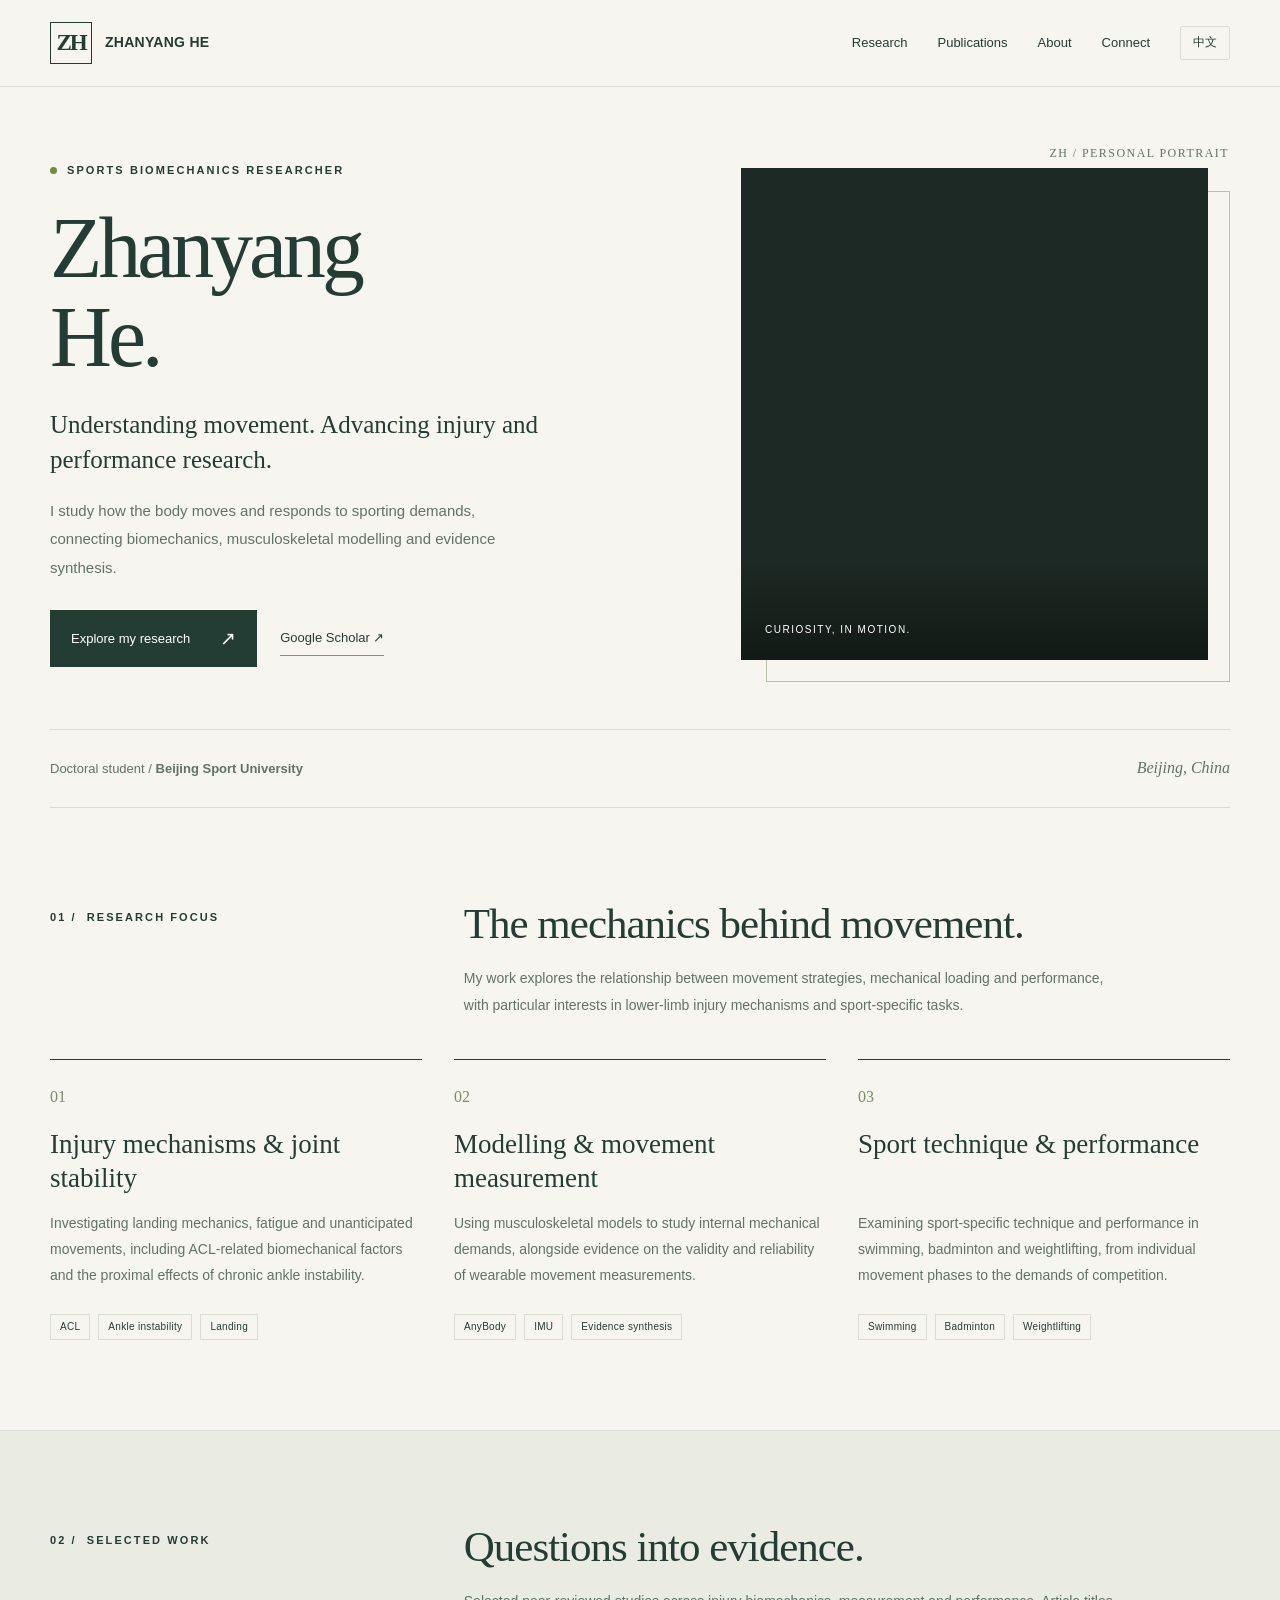
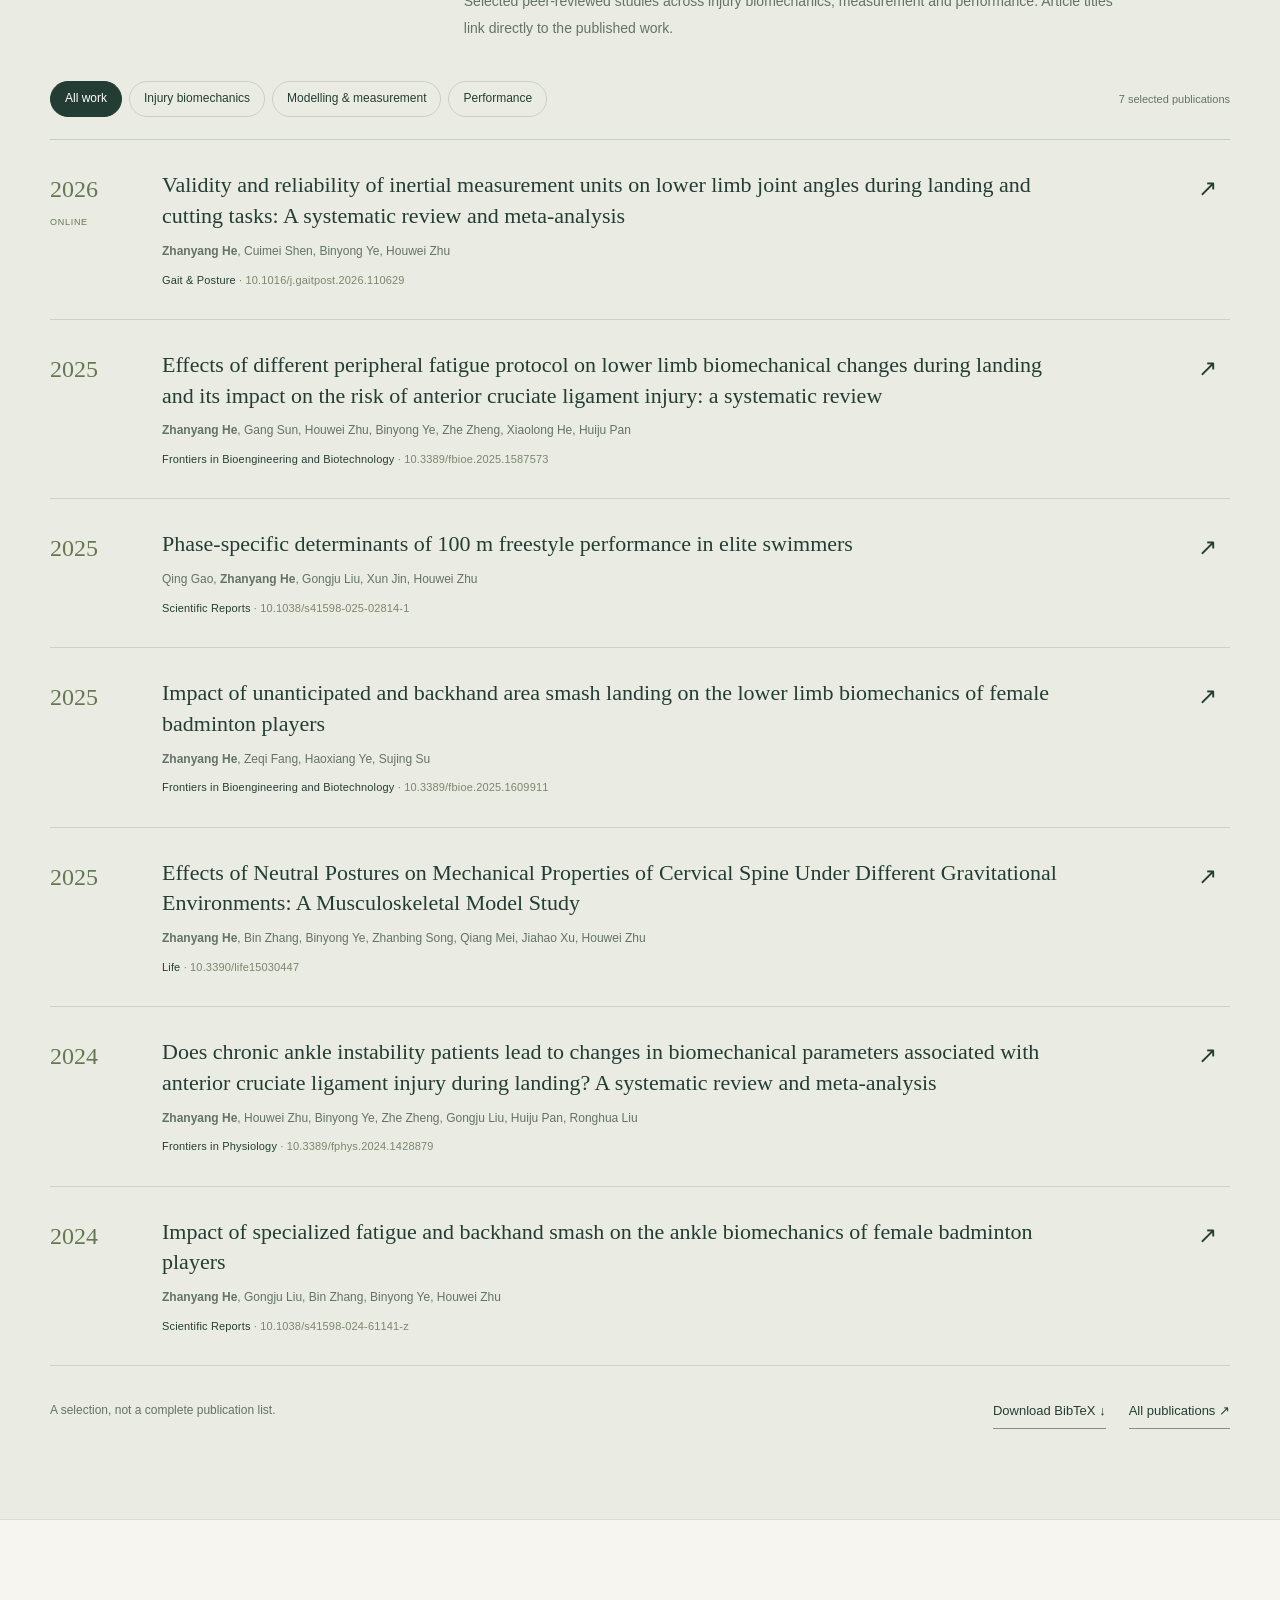
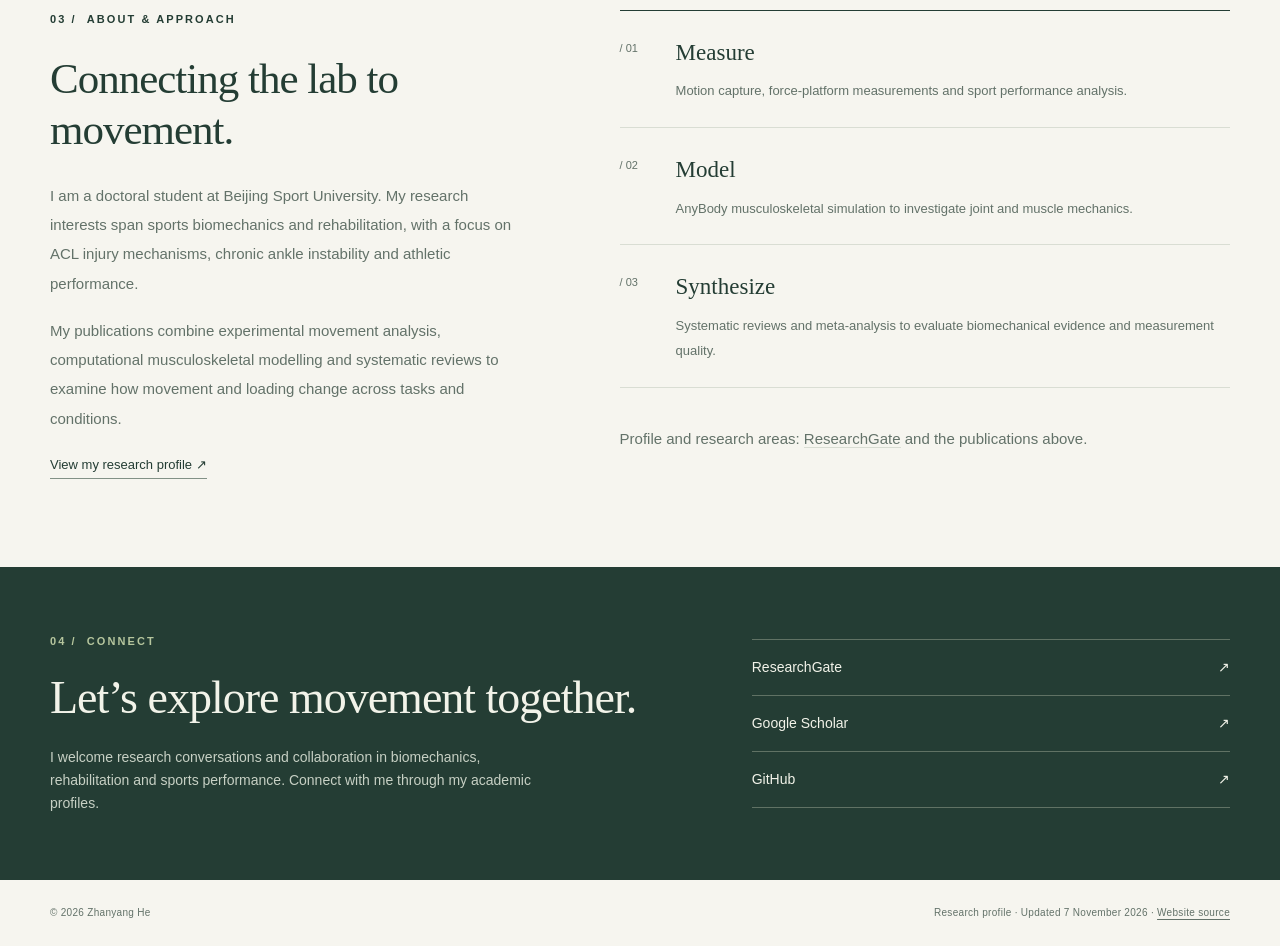
==== index.html @ 664c3d00 "Build bilingual research website with verified publications and responsive layout" ====
<!doctype html>
<html lang="en"><head><meta charset="utf-8"><meta name="viewport" content="width=device-width,initial-scale=1"><meta name="color-scheme" content="light"><title>Zhanyang He | Sports Biomechanics Research</title><meta name="description" content="Zhanyang He, doctoral student at Beijing Sport University. Research in sports injury biomechanics, musculoskeletal modelling and athletic performance."><link rel="canonical" href="https://zhanyanghesportmed.github.io/"><meta property="og:type" content="profile"><meta property="og:title" content="Zhanyang He | Sports Biomechanics"><meta property="og:description" content="Understanding movement, injury mechanisms and athletic performance."><meta property="og:url" content="https://zhanyanghesportmed.github.io/"><meta property="og:image" content="https://zhanyanghesportmed.github.io/assets/zhanyang-he.jpg"><meta name="twitter:card" content="summary"><link rel="icon" type="image/svg+xml" href="assets/favicon.svg"><link rel="stylesheet" href="styles.css"><script src="script.js" defer></script><script type="application/ld+json">{"@context": "https://schema.org", "@type": "Person", "name": "Zhanyang He", "url": "https://zhanyanghesportmed.github.io/", "image": "https://zhanyanghesportmed.github.io/assets/zhanyang-he.jpg", "jobTitle": "Doctoral Student", "affiliation": {"@type": "CollegeOrUniversity", "name": "Beijing Sport University"}, "sameAs": ["https://scholar.google.com/citations?user=t26btK0AAAAJ", "https://www.researchgate.net/profile/Zhanyang-He", "https://github.com/zhanyanghesportmed"]}</script></head>
<body><a class="skip" href="#main">Skip to content</a>
<header class="site-header"><nav class="wrap nav" aria-label="Main navigation"><a class="brand" href="#main" aria-label="Zhanyang He home"><span class="monogram" aria-hidden="true">ZH</span><span>ZHANYANG HE</span></a><div class="nav-links"><a href="#research"><span data-en="Research" data-zh="研究方向" >Research</span></a><a href="#publications"><span data-en="Publications" data-zh="学术论文" >Publications</span></a><a href="#about" class="about-nav"><span data-en="About" data-zh="个人简介" >About</span></a><a href="#contact"><span data-en="Connect" data-zh="联系" >Connect</span></a><button type="button" id="language" class="language js-only" aria-label="切换为中文">中文</button></div></nav></header>
<main id="main"><div class="wrap"><section class="hero" aria-labelledby="hero-title"><div><div class="eyebrow"><span class="dot" aria-hidden="true"></span><span data-en="Sports biomechanics researcher" data-zh="运动生物力学研究" >Sports biomechanics researcher</span></div><h1 id="hero-title"><span>Zhanyang</span><span>He.</span></h1><p class="discipline"><span data-en="Understanding movement. Advancing injury and performance research." data-zh="理解人体运动，探索损伤机制与运动表现。" >Understanding movement. Advancing injury and performance research.</span></p><p class="intro"><span data-en="I study how the body moves and responds to sporting demands, connecting biomechanics, musculoskeletal modelling and evidence synthesis." data-zh="我关注人体在运动任务中的动作与力学响应，结合生物力学测量、肌骨建模和循证研究，探索运动损伤与竞技表现。" >I study how the body moves and responds to sporting demands, connecting biomechanics, musculoskeletal modelling and evidence synthesis.</span></p><div class="actions"><a class="button" href="#publications"><span data-en="Explore my research" data-zh="探索我的研究" >Explore my research</span><span class="arrow" aria-hidden="true">↗</span></a><a class="text-link" href="https://scholar.google.com/citations?user=t26btK0AAAAJ&amp;hl=en" target="_blank" rel="noopener noreferrer">Google Scholar <span aria-hidden="true">↗</span></a></div></div><div class="portrait-outer"><span class="image-corner" aria-hidden="true">ZH / PERSONAL PORTRAIT</span><div class="portrait"><img src="assets/zhanyang-he.jpg" alt="Portrait of Zhanyang He in front of an illuminated brick building" width="1920" height="2560" fetchpriority="high"><div class="portrait-caption"><span data-en="Curiosity, in motion." data-zh="始于好奇，探索运动。" >Curiosity, in motion.</span></div></div></div></section><div class="affiliation"><div><span data-en="Doctoral student" data-zh="博士研究生" >Doctoral student</span> <span> / </span><strong><span data-en="Beijing Sport University" data-zh="北京体育大学" >Beijing Sport University</span></strong></div><span class="location"><span data-en="Beijing, China" data-zh="中国 · 北京" >Beijing, China</span></span></div></div>
<section class="section wrap" id="research"><div class="section-head"><div class="eyebrow">01 / <span data-en="Research focus" data-zh="研究方向" >Research focus</span></div><div><h2><span data-en="The mechanics behind movement." data-zh="从运动现象，到力学机制。" >The mechanics behind movement.</span></h2><p><span data-en="My work explores the relationship between movement strategies, mechanical loading and performance, with particular interests in lower-limb injury mechanisms and sport-specific tasks." data-zh="围绕动作策略、力学负荷与运动表现之间的联系，我重点研究下肢损伤机制，以及具体运动情境下的生物力学特征。" >My work explores the relationship between movement strategies, mechanical loading and performance, with particular interests in lower-limb injury mechanisms and sport-specific tasks.</span></p></div></div><div class="research-grid"><article class="research-card"><span class="number">01</span><h3><span data-en="Injury mechanisms &amp; joint stability" data-zh="损伤机制与关节稳定性" >Injury mechanisms &amp; joint stability</span></h3><p><span data-en="Investigating landing mechanics, fatigue and unanticipated movements, including ACL-related biomechanical factors and the proximal effects of chronic ankle instability." data-zh="研究落地、疲劳与非预期动作中的生物力学变化，关注前交叉韧带损伤相关因素，以及慢性踝关节不稳的近端影响。" >Investigating landing mechanics, fatigue and unanticipated movements, including ACL-related biomechanical factors and the proximal effects of chronic ankle instability.</span></p><div class="tags"><span class="tag">ACL</span><span class="tag"><span data-en="Ankle instability" data-zh="踝关节不稳" >Ankle instability</span></span><span class="tag"><span data-en="Landing" data-zh="落地" >Landing</span></span></div></article><article class="research-card"><span class="number">02</span><h3><span data-en="Modelling &amp; movement measurement" data-zh="肌骨建模与运动测量" >Modelling &amp; movement measurement</span></h3><p><span data-en="Using musculoskeletal models to study internal mechanical demands, alongside evidence on the validity and reliability of wearable movement measurements." data-zh="通过肌骨模型研究人体内部力学负荷，并评估可穿戴运动测量技术的效度与信度，连接实验测量与计算分析。" >Using musculoskeletal models to study internal mechanical demands, alongside evidence on the validity and reliability of wearable movement measurements.</span></p><div class="tags"><span class="tag">AnyBody</span><span class="tag">IMU</span><span class="tag"><span data-en="Evidence synthesis" data-zh="证据综合" >Evidence synthesis</span></span></div></article><article class="research-card"><span class="number">03</span><h3><span data-en="Sport technique &amp; performance" data-zh="专项技术与竞技表现" >Sport technique &amp; performance</span></h3><p><span data-en="Examining sport-specific technique and performance in swimming, badminton and weightlifting, from individual movement phases to the demands of competition." data-zh="关注游泳、羽毛球与举重的专项技术和运动表现，从单个动作阶段出发，分析比赛情境中的技术特征与力学需求。" >Examining sport-specific technique and performance in swimming, badminton and weightlifting, from individual movement phases to the demands of competition.</span></p><div class="tags"><span class="tag"><span data-en="Swimming" data-zh="游泳" >Swimming</span></span><span class="tag"><span data-en="Badminton" data-zh="羽毛球" >Badminton</span></span><span class="tag"><span data-en="Weightlifting" data-zh="举重" >Weightlifting</span></span></div></article></div></section>
<section class="section publications" id="publications"><div class="wrap"><div class="section-head"><div class="eyebrow">02 / <span data-en="Selected work" data-zh="代表成果" >Selected work</span></div><div><h2><span data-en="Questions into evidence." data-zh="让研究问题，形成证据。" >Questions into evidence.</span></h2><p><span data-en="Selected peer-reviewed studies across injury biomechanics, measurement and performance. Article titles link directly to the published work." data-zh="精选运动损伤、测量方法与运动表现领域的同行评议论文。点击论文标题可访问出版页面。" >Selected peer-reviewed studies across injury biomechanics, measurement and performance. Article titles link directly to the published work.</span></p></div></div><div class="publication-controls js-only"><div class="filters" role="group" aria-label="Filter publications by research topic"><button type="button" class="filter" data-filter="all" aria-pressed="true"><span data-en="All work" data-zh="全部" >All work</span></button><button type="button" class="filter" data-filter="injury" aria-pressed="false"><span data-en="Injury biomechanics" data-zh="损伤生物力学" >Injury biomechanics</span></button><button type="button" class="filter" data-filter="measurement" aria-pressed="false"><span data-en="Modelling &amp; measurement" data-zh="建模与测量" >Modelling &amp; measurement</span></button><button type="button" class="filter" data-filter="performance" aria-pressed="false"><span data-en="Performance" data-zh="运动表现" >Performance</span></button></div><div id="publication-count" class="publication-count" aria-live="polite">7 selected publications</div></div><div id="publication-list"><article class="publication" data-topics="measurement"><div class="pub-year">2026<span data-en="Online" data-zh="在线发表" class="pub-label">Online</span></div><div><h3><a href="https://doi.org/10.1016/j.gaitpost.2026.110629" target="_blank" rel="noopener noreferrer">Validity and reliability of inertial measurement units on lower limb joint angles during landing and cutting tasks: A systematic review and meta-analysis</a></h3><p class="authors"><strong>Zhanyang He</strong>, Cuimei Shen, Binyong Ye, Houwei Zhu</p><p class="journal">Gait &amp; Posture <span>· 10.1016/j.gaitpost.2026.110629</span></p></div><a class="pub-link" href="https://doi.org/10.1016/j.gaitpost.2026.110629" aria-label="Read: Validity and reliability of inertial measurement units on lower limb joint angles during landing and cutting tasks: A systematic review and meta-analysis" target="_blank" rel="noopener noreferrer">↗</a></article><article class="publication" data-topics="injury"><div class="pub-year">2025</div><div><h3><a href="https://doi.org/10.3389/fbioe.2025.1587573" target="_blank" rel="noopener noreferrer">Effects of different peripheral fatigue protocol on lower limb biomechanical changes during landing and its impact on the risk of anterior cruciate ligament injury: a systematic review</a></h3><p class="authors"><strong>Zhanyang He</strong>, Gang Sun, Houwei Zhu, Binyong Ye, Zhe Zheng, Xiaolong He, Huiju Pan</p><p class="journal">Frontiers in Bioengineering and Biotechnology <span>· 10.3389/fbioe.2025.1587573</span></p></div><a class="pub-link" href="https://doi.org/10.3389/fbioe.2025.1587573" aria-label="Read: Effects of different peripheral fatigue protocol on lower limb biomechanical changes during landing and its impact on the risk of anterior cruciate ligament injury: a systematic review" target="_blank" rel="noopener noreferrer">↗</a></article><article class="publication" data-topics="performance"><div class="pub-year">2025</div><div><h3><a href="https://doi.org/10.1038/s41598-025-02814-1" target="_blank" rel="noopener noreferrer">Phase-specific determinants of 100 m freestyle performance in elite swimmers</a></h3><p class="authors">Qing Gao, <strong>Zhanyang He</strong>, Gongju Liu, Xun Jin, Houwei Zhu</p><p class="journal">Scientific Reports <span>· 10.1038/s41598-025-02814-1</span></p></div><a class="pub-link" href="https://doi.org/10.1038/s41598-025-02814-1" aria-label="Read: Phase-specific determinants of 100 m freestyle performance in elite swimmers" target="_blank" rel="noopener noreferrer">↗</a></article><article class="publication" data-topics="injury"><div class="pub-year">2025</div><div><h3><a href="https://doi.org/10.3389/fbioe.2025.1609911" target="_blank" rel="noopener noreferrer">Impact of unanticipated and backhand area smash landing on the lower limb biomechanics of female badminton players</a></h3><p class="authors"><strong>Zhanyang He</strong>, Zeqi Fang, Haoxiang Ye, Sujing Su</p><p class="journal">Frontiers in Bioengineering and Biotechnology <span>· 10.3389/fbioe.2025.1609911</span></p></div><a class="pub-link" href="https://doi.org/10.3389/fbioe.2025.1609911" aria-label="Read: Impact of unanticipated and backhand area smash landing on the lower limb biomechanics of female badminton players" target="_blank" rel="noopener noreferrer">↗</a></article><article class="publication" data-topics="measurement"><div class="pub-year">2025</div><div><h3><a href="https://doi.org/10.3390/life15030447" target="_blank" rel="noopener noreferrer">Effects of Neutral Postures on Mechanical Properties of Cervical Spine Under Different Gravitational Environments: A Musculoskeletal Model Study</a></h3><p class="authors"><strong>Zhanyang He</strong>, Bin Zhang, Binyong Ye, Zhanbing Song, Qiang Mei, Jiahao Xu, Houwei Zhu</p><p class="journal">Life <span>· 10.3390/life15030447</span></p></div><a class="pub-link" href="https://doi.org/10.3390/life15030447" aria-label="Read: Effects of Neutral Postures on Mechanical Properties of Cervical Spine Under Different Gravitational Environments: A Musculoskeletal Model Study" target="_blank" rel="noopener noreferrer">↗</a></article><article class="publication" data-topics="injury"><div class="pub-year">2024</div><div><h3><a href="https://doi.org/10.3389/fphys.2024.1428879" target="_blank" rel="noopener noreferrer">Does chronic ankle instability patients lead to changes in biomechanical parameters associated with anterior cruciate ligament injury during landing? A systematic review and meta-analysis</a></h3><p class="authors"><strong>Zhanyang He</strong>, Houwei Zhu, Binyong Ye, Zhe Zheng, Gongju Liu, Huiju Pan, Ronghua Liu</p><p class="journal">Frontiers in Physiology <span>· 10.3389/fphys.2024.1428879</span></p></div><a class="pub-link" href="https://doi.org/10.3389/fphys.2024.1428879" aria-label="Read: Does chronic ankle instability patients lead to changes in biomechanical parameters associated with anterior cruciate ligament injury during landing? A systematic review and meta-analysis" target="_blank" rel="noopener noreferrer">↗</a></article><article class="publication" data-topics="injury"><div class="pub-year">2024</div><div><h3><a href="https://doi.org/10.1038/s41598-024-61141-z" target="_blank" rel="noopener noreferrer">Impact of specialized fatigue and backhand smash on the ankle biomechanics of female badminton players</a></h3><p class="authors"><strong>Zhanyang He</strong>, Gongju Liu, Bin Zhang, Binyong Ye, Houwei Zhu</p><p class="journal">Scientific Reports <span>· 10.1038/s41598-024-61141-z</span></p></div><a class="pub-link" href="https://doi.org/10.1038/s41598-024-61141-z" aria-label="Read: Impact of specialized fatigue and backhand smash on the ankle biomechanics of female badminton players" target="_blank" rel="noopener noreferrer">↗</a></article></div><div class="pub-bottom"><span><span data-en="A selection, not a complete publication list." data-zh="以上为精选论文，完整成果请见学术主页。" >A selection, not a complete publication list.</span></span><div class="actions"><a class="text-link" href="publications.bib" download><span data-en="Download BibTeX" data-zh="下载 BibTeX 引用" >Download BibTeX</span> ↓</a><a class="text-link" href="https://scholar.google.com/citations?user=t26btK0AAAAJ&amp;hl=en" target="_blank" rel="noopener noreferrer"><span data-en="All publications" data-zh="完整论文列表" >All publications</span> ↗</a></div></div></div></section>
<section class="section wrap about" id="about"><div><div class="eyebrow">03 / <span data-en="About &amp; approach" data-zh="个人简介与方法" >About &amp; approach</span></div><h2><span data-en="Connecting the lab to movement." data-zh="连接实验室与运动场。" >Connecting the lab to movement.</span></h2><p><span data-en="I am a doctoral student at Beijing Sport University. My research interests span sports biomechanics and rehabilitation, with a focus on ACL injury mechanisms, chronic ankle instability and athletic performance." data-zh="我目前是北京体育大学博士研究生，研究兴趣涵盖运动生物力学与康复，重点关注前交叉韧带损伤机制、慢性踝关节不稳及竞技运动表现。" >I am a doctoral student at Beijing Sport University. My research interests span sports biomechanics and rehabilitation, with a focus on ACL injury mechanisms, chronic ankle instability and athletic performance.</span></p><p><span data-en="My publications combine experimental movement analysis, computational musculoskeletal modelling and systematic reviews to examine how movement and loading change across tasks and conditions." data-zh="我的研究结合实验运动分析、计算肌骨建模、系统综述与元分析，考察不同任务及条件下的人体动作和负荷变化。" >My publications combine experimental movement analysis, computational musculoskeletal modelling and systematic reviews to examine how movement and loading change across tasks and conditions.</span></p><a class="text-link" href="https://www.researchgate.net/profile/Zhanyang-He" target="_blank" rel="noopener noreferrer"><span data-en="View my research profile" data-zh="查看我的研究主页" >View my research profile</span> ↗</a></div><div class="methods"><article class="method"><span class="n">/ 01</span><div><h3><span data-en="Measure" data-zh="测量" >Measure</span></h3><p><span data-en="Motion capture, force-platform measurements and sport performance analysis." data-zh="动作捕捉、测力台测量与专项运动表现分析。" >Motion capture, force-platform measurements and sport performance analysis.</span></p></div></article><article class="method"><span class="n">/ 02</span><div><h3><span data-en="Model" data-zh="建模" >Model</span></h3><p><span data-en="AnyBody musculoskeletal simulation to investigate joint and muscle mechanics." data-zh="使用 AnyBody 肌骨仿真，分析关节与肌肉的力学特征。" >AnyBody musculoskeletal simulation to investigate joint and muscle mechanics.</span></p></div></article><article class="method"><span class="n">/ 03</span><div><h3><span data-en="Synthesize" data-zh="综合" >Synthesize</span></h3><p><span data-en="Systematic reviews and meta-analysis to evaluate biomechanical evidence and measurement quality." data-zh="通过系统综述与元分析，评估生物力学证据与测量质量。" >Systematic reviews and meta-analysis to evaluate biomechanical evidence and measurement quality.</span></p></div></article><p class="source-note"><span data-en="Profile and research areas:" data-zh="个人简介与研究方向依据：" >Profile and research areas:</span> <a href="https://www.researchgate.net/profile/Zhanyang-He" target="_blank" rel="noopener noreferrer">ResearchGate</a> <span data-en="and the publications above." data-zh="及上方列出的研究论文。" >and the publications above.</span></p></div></section>
<section class="contact" id="contact"><div class="wrap contact-inner"><div><div class="eyebrow">04 / <span data-en="Connect" data-zh="学术交流" >Connect</span></div><h2><span data-en="Let’s explore movement together." data-zh="一起探索运动科学。" >Let’s explore movement together.</span></h2><p><span data-en="I welcome research conversations and collaboration in biomechanics, rehabilitation and sports performance. Connect with me through my academic profiles." data-zh="欢迎围绕生物力学、康复与运动表现开展学术交流和研究合作。你可以通过以下学术平台与我联系。" >I welcome research conversations and collaboration in biomechanics, rehabilitation and sports performance. Connect with me through my academic profiles.</span></p></div><div class="social-list"><a href="https://www.researchgate.net/profile/Zhanyang-He" target="_blank" rel="noopener noreferrer"><span>ResearchGate</span><span aria-hidden="true">↗</span></a><a href="https://scholar.google.com/citations?user=t26btK0AAAAJ&amp;hl=en" target="_blank" rel="noopener noreferrer"><span>Google Scholar</span><span aria-hidden="true">↗</span></a><a href="https://github.com/zhanyanghesportmed" target="_blank" rel="noopener noreferrer"><span>GitHub</span><span aria-hidden="true">↗</span></a></div></div></section></main><footer class="wrap footer"><span>© 2026 Zhanyang He</span><span><span data-en="Research profile · Updated 7 November 2026" data-zh="个人学术主页 · 更新于 2026 年 11 月 7 日" >Research profile · Updated 7 November 2026</span> · <a href="https://github.com/zhanyanghesportmed/zhanyanghesportmed.github.io"><span data-en="Website source" data-zh="网站源码" >Website source</span></a></span></footer></body></html>
---- styles.css ----
@charset "UTF-8";
:root{--paper:#f6f5ef;--ink:#243d34;--muted:#637269;--line:#d9ddd3;--accent:#b7ca80;--white:#fff;--serif:Georgia,'Times New Roman','Noto Serif SC',serif;--sans:Arial,'Microsoft YaHei',sans-serif}
*{box-sizing:border-box}html{scroll-behavior:smooth;scroll-padding-top:100px}body{margin:0;background:var(--paper);color:var(--ink);font-family:var(--sans);font-size:16px;line-height:1.65}a{color:inherit;text-decoration:none}button{font:inherit}a,button{-webkit-tap-highlight-color:transparent}button,a{touch-action:manipulation}a:focus-visible,button:focus-visible{outline:3px solid #7b952f;outline-offset:5px}::selection{background:#d7e4b6}p,h1,h2,h3{margin:0}button{cursor:pointer}button:disabled{cursor:default}.wrap{width:min(1200px,calc(100% - 100px));margin:auto}.skip{position:fixed;left:16px;top:-80px;background:var(--ink);color:white;padding:12px;z-index:20}.skip:focus{top:10px}.site-header{border-bottom:1px solid var(--line);background:rgba(246,245,239,.96);position:sticky;top:0;z-index:10}.nav{height:86px;display:flex;align-items:center;justify-content:space-between;gap:30px}.brand{display:flex;gap:13px;align-items:center;font-size:14px;letter-spacing:.02em;font-weight:700}.monogram{font-family:var(--serif);font-size:23px;width:42px;height:42px;border:1px solid var(--ink);display:grid;place-items:center;letter-spacing:-2px}.nav-links{display:flex;gap:30px;align-items:center;font-size:13px}.nav-links a{padding:10px 0}.nav-links a:hover{color:#6b842e}.language{border:1px solid var(--line);border-radius:2px;background:transparent;padding:6px 12px;font-size:12px;color:var(--ink)}.eyebrow{text-transform:uppercase;font-size:11px;letter-spacing:.19em;font-weight:700;display:flex;align-items:center;gap:10px}.dot{width:7px;height:7px;border-radius:50%;background:#718d37;display:inline-block}.hero{display:grid;grid-template-columns:1.25fr 1fr;gap:80px;padding:74px 0 62px;align-items:center}.hero h1{font-family:var(--serif);font-size:clamp(58px,6.7vw,88px);font-weight:400;line-height:1.04;letter-spacing:-4px;margin:25px 0 24px}.hero h1 span{display:block}.hero .discipline{font-family:var(--serif);font-size:25px;line-height:1.4;max-width:520px}.hero .intro{max-width:450px;color:var(--muted);font-size:15px;margin:20px 0 28px;line-height:1.9}.actions{display:flex;gap:23px;align-items:center;flex-wrap:wrap}.button{display:inline-flex;justify-content:center;align-items:center;gap:30px;padding:12px 20px;background:var(--ink);color:white;font-size:13px;border:1px solid var(--ink);transition:background .2s}.button:hover{background:#41604f}.text-link{font-size:13px;border-bottom:1px solid #829186;padding:6px 0}.arrow{font-size:19px}.portrait-outer{position:relative;padding-right:22px}.portrait-outer:before{content:'';position:absolute;inset:23px 0 -22px 25px;border:1px solid #b7c2aa}.portrait{height:492px;position:relative;overflow:hidden;background:#1d2924}.portrait img{width:100%;height:100%;object-fit:cover;transform:scale(1.52);transform-origin:46% 83%;display:block}.portrait-caption{position:absolute;bottom:0;left:0;right:0;color:#fff;background:linear-gradient(transparent,rgba(16,24,20,.9));padding:60px 24px 22px;font-size:10px;letter-spacing:.15em;text-transform:uppercase}.image-corner{position:absolute;right:1px;top:-24px;font-family:var(--serif);font-size:12px;letter-spacing:.12em;color:var(--muted)}.affiliation{border-top:1px solid var(--line);border-bottom:1px solid var(--line);padding:25px 0;display:flex;justify-content:space-between;align-items:center;gap:30px;font-size:13px}.affiliation span{color:var(--muted)}.affiliation .location{font-family:var(--serif);font-style:italic;font-size:16px}.section{padding:90px 0}.section-head{display:grid;grid-template-columns:1fr 2.05fr;gap:40px;margin-bottom:40px}.section-head h2,.about h2{font-family:var(--serif);font-size:43px;font-weight:400;line-height:1.2;letter-spacing:-1px}.section-head .eyebrow{align-self:start;margin-top:10px}.section-head p{color:var(--muted);font-size:14px;line-height:1.9;margin-top:16px;max-width:660px}.research-grid{display:grid;grid-template-columns:repeat(3,1fr);gap:32px}.research-card{border-top:1px solid var(--ink);padding-top:24px}.research-card .number{font-family:var(--serif);font-size:16px;color:#7a8c6a}.research-card h3{font-family:var(--serif);font-size:27px;font-weight:400;line-height:1.25;min-height:68px;margin:18px 0 15px}.research-card p{font-size:14px;line-height:1.85;color:var(--muted)}.tags{margin-top:25px;display:flex;flex-wrap:wrap;gap:8px}.tag{font-size:10px;letter-spacing:.03em;padding:5px 9px;border:1px solid var(--line);line-height:1.4}.publications{background:#eaece3;border-top:1px solid var(--line);border-bottom:1px solid var(--line)}.publication-controls{display:flex;justify-content:space-between;align-items:center;gap:24px;border-bottom:1px solid #c6cebe;padding-bottom:22px}.filters{display:flex;gap:7px;flex-wrap:wrap}.filter{padding:7px 14px;border:1px solid #c9d0c2;border-radius:30px;background:transparent;font-size:12px;color:var(--ink)}.filter[aria-pressed=true]{background:var(--ink);border-color:var(--ink);color:white}.publication-count{font-size:11px;color:var(--muted)}.publication{display:grid;grid-template-columns:84px 1fr 32px;gap:28px;border-bottom:1px solid #ccd2c4;padding:30px 0}.publication[hidden]{display:none}.pub-year{font-family:var(--serif);font-size:24px;color:#667852}.pub-label{font-family:var(--sans);font-size:9px;letter-spacing:.08em;text-transform:uppercase;display:block;margin-top:5px}.publication h3{font-family:var(--serif);font-weight:400;font-size:22px;line-height:1.4;max-width:900px}.publication h3 a:hover{text-decoration:underline;text-underline-offset:4px}.authors{font-size:12px;color:var(--muted);margin-top:10px}.journal{font-size:11px;margin-top:9px;letter-spacing:.015em}.journal span{color:#7b866e}.publication .pub-link{font-size:23px;align-self:start}.pub-bottom{display:flex;justify-content:space-between;gap:25px;align-items:center;margin-top:28px;font-size:12px;color:var(--muted)}.pub-bottom a{color:var(--ink)}.about{display:grid;grid-template-columns:1fr 1.3fr;gap:100px}.about .eyebrow{margin-bottom:25px}.about h2{margin-bottom:25px}.about p{font-size:15px;line-height:1.95;color:var(--muted);margin-bottom:18px}.methods{border-top:1px solid var(--ink)}.method{display:grid;grid-template-columns:38px 1fr;gap:18px;border-bottom:1px solid var(--line);padding:23px 0}.method .n{font-size:11px;color:var(--muted);padding-top:5px}.method h3{font-family:var(--serif);font-size:23px;font-weight:400}.method p{font-size:13px;margin:7px 0 0}.contact{padding:65px 0;background:var(--ink);color:#f2f3e9}.contact-inner{display:grid;grid-template-columns:1.3fr 1fr;gap:80px;align-items:center}.contact .eyebrow{color:#b6c69e}.contact h2{font-family:var(--serif);font-size:46px;line-height:1.2;font-weight:400;margin-top:20px;letter-spacing:-1px}.contact p{font-size:14px;color:#c7d0c4;max-width:510px;margin:20px 0 0}.social-list{border-top:1px solid #607264}.social-list a{display:flex;align-items:center;justify-content:space-between;padding:16px 0;border-bottom:1px solid #607264;font-size:14px}.social-list a:hover{color:var(--accent)}.footer{padding:25px 0;display:flex;gap:25px;justify-content:space-between;color:var(--muted);font-size:10px;letter-spacing:.03em}.footer a{text-decoration:underline;text-underline-offset:3px}.source-note{font-size:11px;color:var(--muted);margin-top:36px}.source-note a{border-bottom:1px solid var(--line)}[lang=zh-CN] h2{font-family:var(--sans);font-weight:500;font-size:36px;line-height:1.4}[lang=zh-CN] .research-card h3{font-family:var(--sans);font-size:24px;min-height:auto}[lang=zh-CN] .hero .discipline{font-family:var(--sans);font-size:24px}[lang=zh-CN] .contact h2{font-size:39px}.js-only{display:none}.js .js-only{display:flex}
@media(min-width:1550px){.wrap{width:1200px}.hero{padding-top:95px;padding-bottom:80px}}
@media(max-width:1000px){.wrap{width:calc(100% - 64px)}.hero{gap:42px}.hero h1{font-size:67px}.portrait{height:460px}.nav-links{gap:20px}.research-grid{gap:25px}.about{gap:50px}.hero .discipline{font-size:23px}.contact-inner{gap:50px}.brand>span:last-child{display:none}}
@media(max-width:720px){html{scroll-padding-top:80px}.wrap{width:calc(100% - 40px)}.nav{height:70px;gap:16px}.nav-links{gap:15px;font-size:11px}.nav-links .about-nav{display:none}.language{padding:5px 8px}.monogram{width:34px;height:34px;font-size:20px}.hero{grid-template-columns:1fr;gap:45px;padding:45px 0 50px}.hero h1{font-size:70px;letter-spacing:-3px;margin:20px 0}.hero h1 span{display:inline}.hero h1 span+span:before{content:' '}.hero .discipline{font-size:24px;max-width:380px}.hero .intro{font-size:14px;margin:17px 0 25px}.portrait{height:410px}.portrait-outer{max-width:440px;width:100%;margin:auto}.portrait img{transform:scale(1.38);transform-origin:45% 85%}.affiliation{align-items:start;gap:15px;font-size:11px}.affiliation .location{white-space:nowrap;font-size:13px}.section{padding:58px 0}.section-head{grid-template-columns:1fr;gap:20px;margin-bottom:30px}.section-head h2,.about h2{font-size:36px}.research-grid{grid-template-columns:1fr;gap:30px}.research-card h3{min-height:0;margin-top:12px;font-size:26px}.tags{margin-top:16px}.research-card p{max-width:560px}.publication-controls{align-items:start;gap:18px;flex-direction:column}.filter{font-size:11px;padding:7px 12px}.publication{grid-template-columns:48px 1fr 18px;gap:13px;padding:25px 0}.pub-year{font-size:20px}.pub-label{font-size:8px}.publication h3{font-size:19px}.authors{font-size:11px}.journal{font-size:10px}.publication .pub-link{font-size:20px}.pub-bottom{align-items:start;flex-direction:column;gap:12px}.about{grid-template-columns:1fr;gap:35px}.contact{padding:50px 0}.contact-inner{grid-template-columns:1fr;gap:35px}.contact h2{font-size:39px}.footer{align-items:start;flex-direction:column;gap:8px}[lang=zh-CN] h2{font-size:30px}[lang=zh-CN] .contact h2{font-size:32px}}
@media(prefers-reduced-motion:reduce){html{scroll-behavior:auto}*{transition:none!important}}
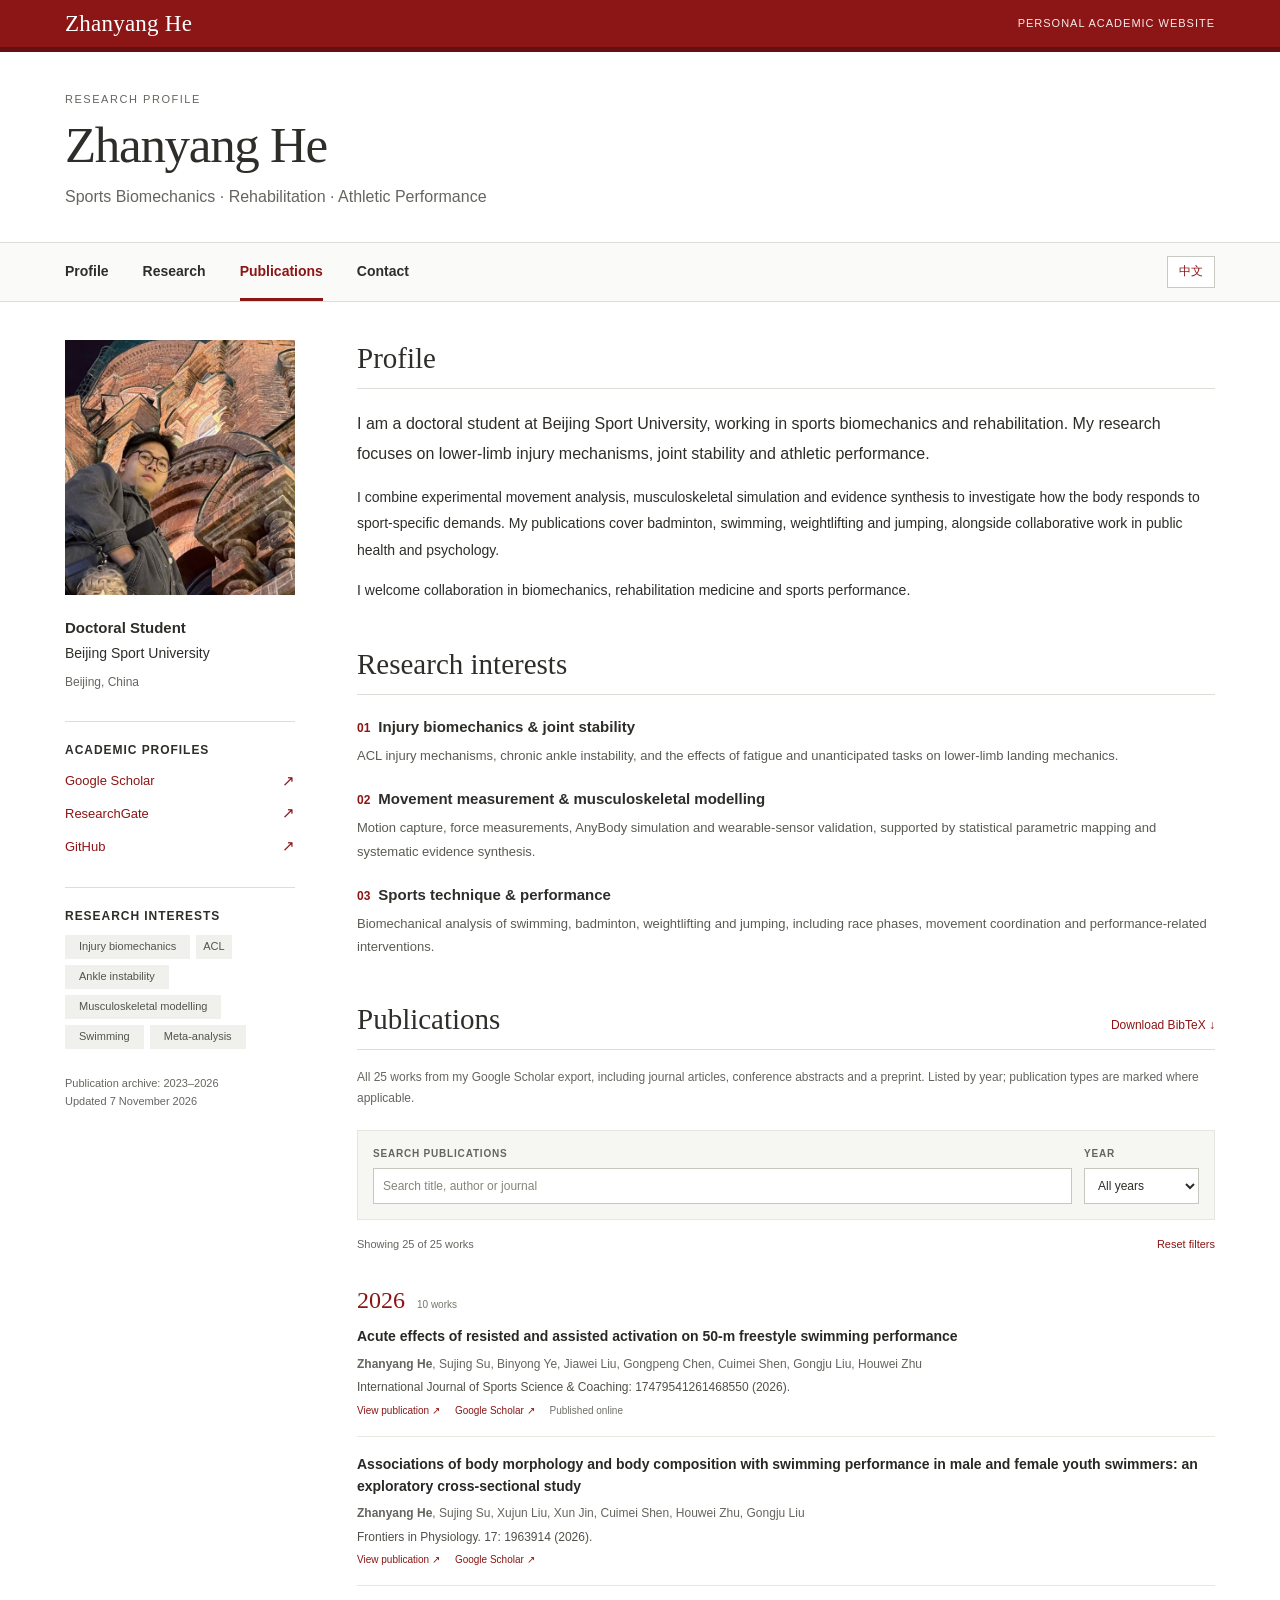
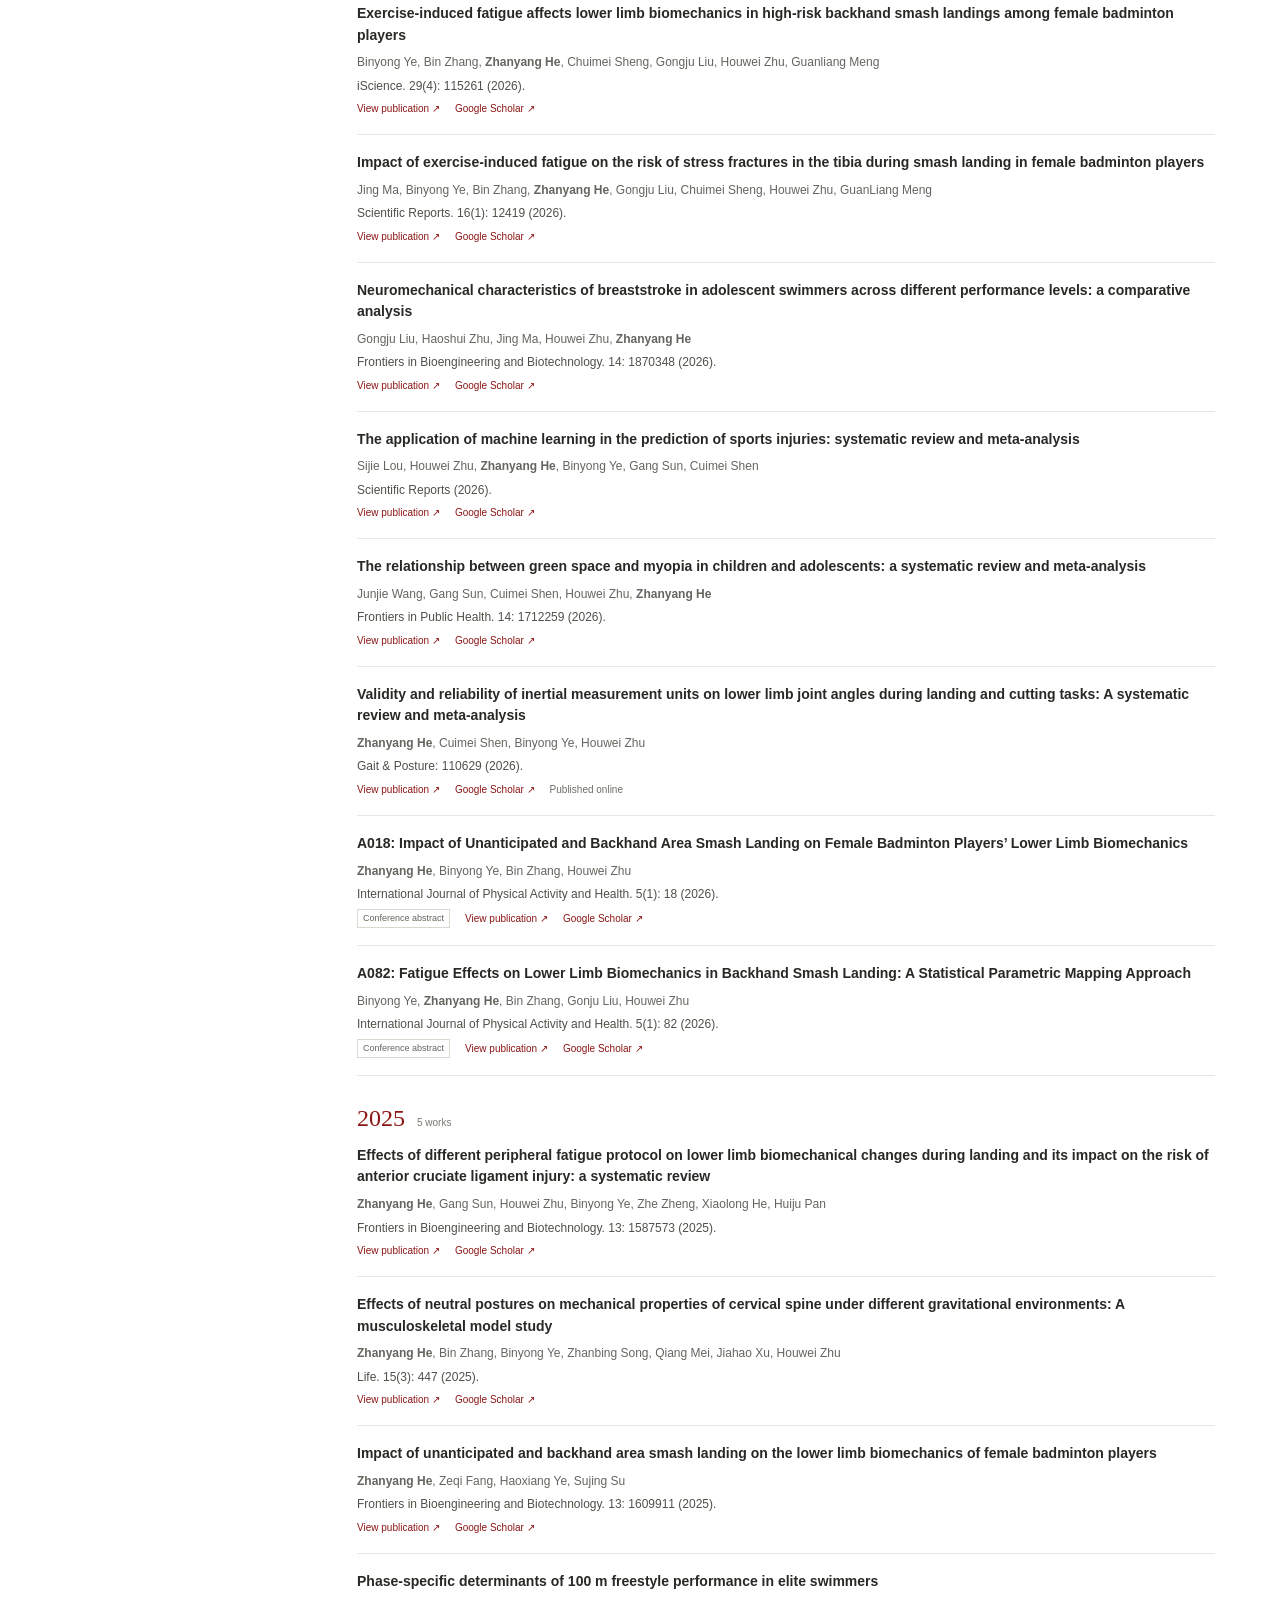
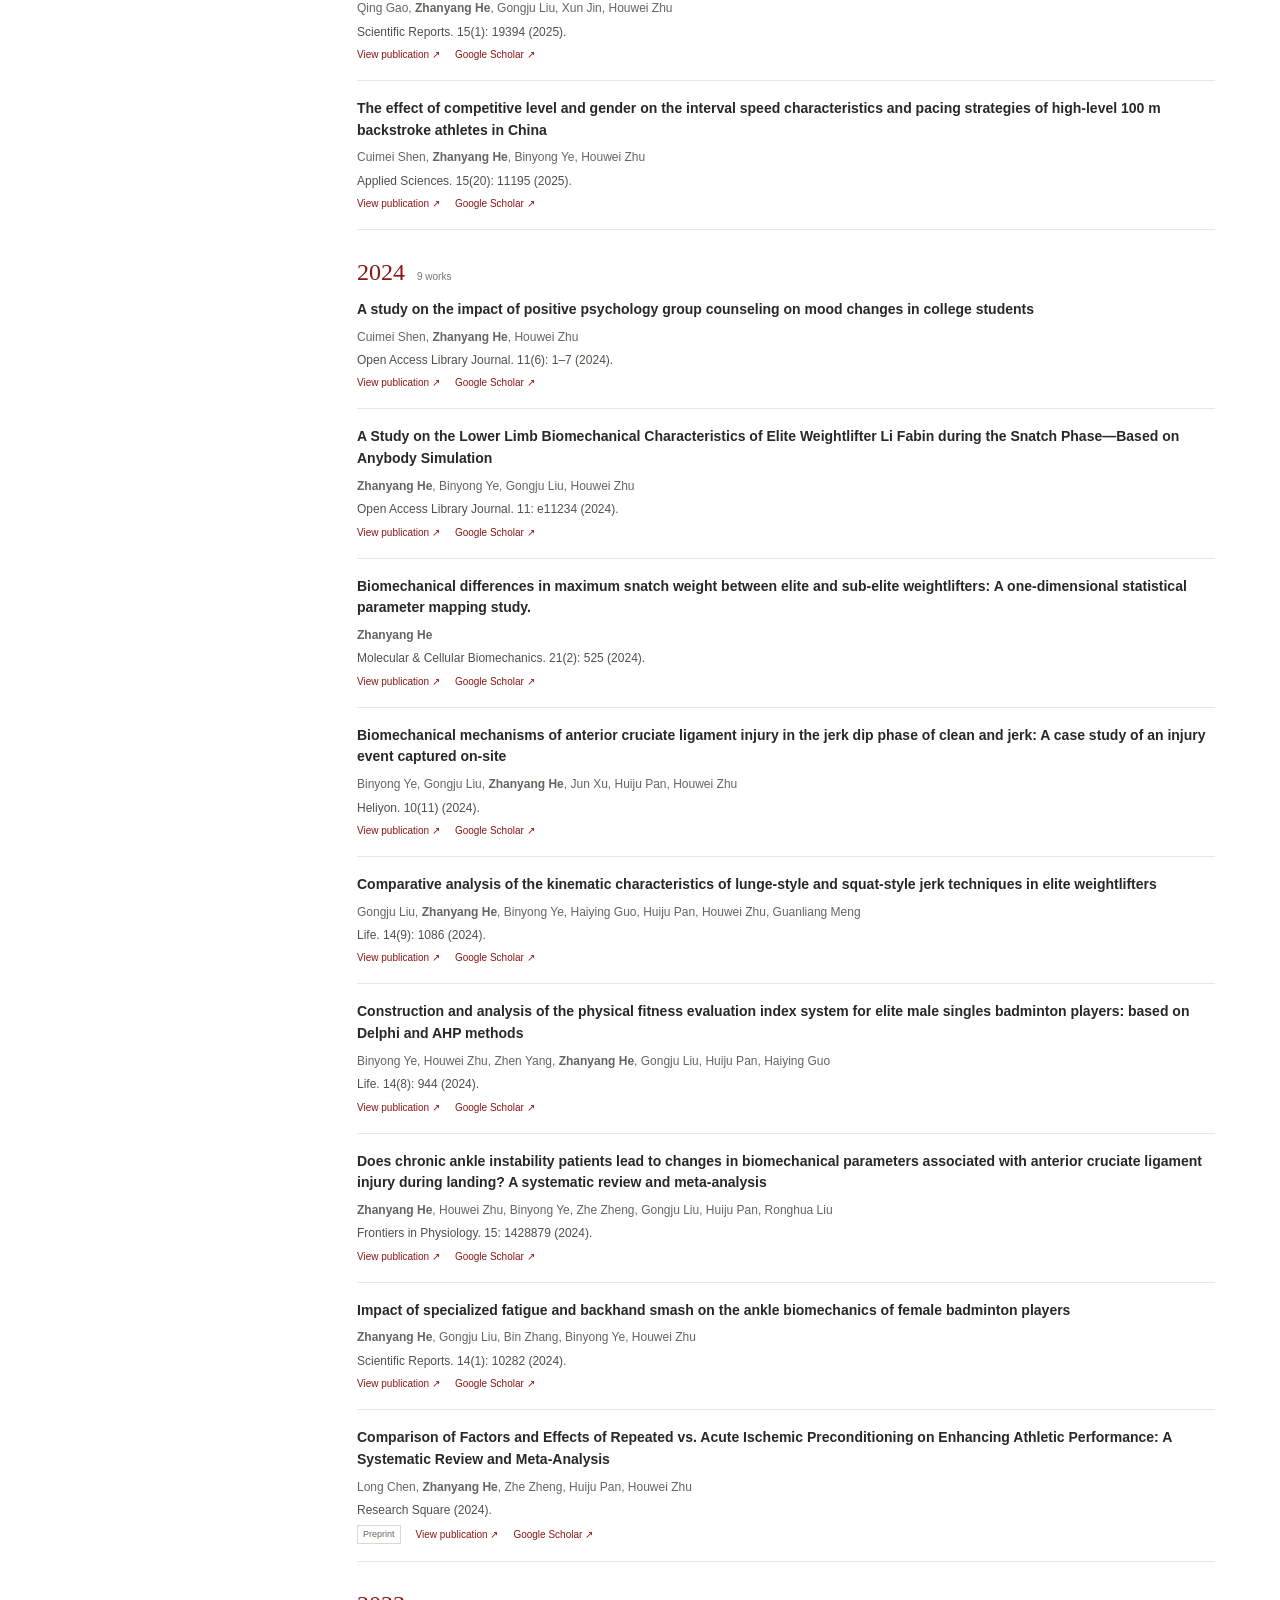
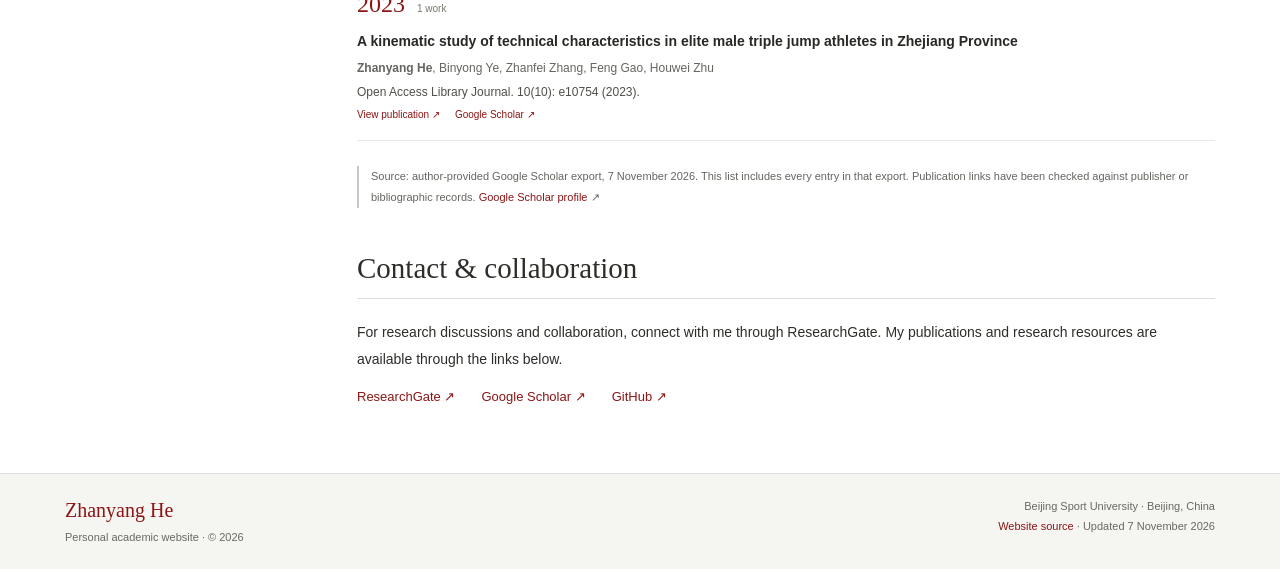
==== commit a6ed217c: "Redesign academic profile and include all 25 Google Scholar works" ====
--- a/index.html
+++ b/index.html
@@ -1,9 +1,10 @@
 <!doctype html>
-<html lang="en"><head><meta charset="utf-8"><meta name="viewport" content="width=device-width,initial-scale=1"><meta name="color-scheme" content="light"><title>Zhanyang He | Sports Biomechanics Research</title><meta name="description" content="Zhanyang He, doctoral student at Beijing Sport University. Research in sports injury biomechanics, musculoskeletal modelling and athletic performance."><link rel="canonical" href="https://zhanyanghesportmed.github.io/"><meta property="og:type" content="profile"><meta property="og:title" content="Zhanyang He | Sports Biomechanics"><meta property="og:description" content="Understanding movement, injury mechanisms and athletic performance."><meta property="og:url" content="https://zhanyanghesportmed.github.io/"><meta property="og:image" content="https://zhanyanghesportmed.github.io/assets/zhanyang-he.jpg"><meta name="twitter:card" content="summary"><link rel="icon" type="image/svg+xml" href="assets/favicon.svg"><link rel="stylesheet" href="styles.css"><script src="script.js" defer></script><script type="application/ld+json">{"@context": "https://schema.org", "@type": "Person", "name": "Zhanyang He", "url": "https://zhanyanghesportmed.github.io/", "image": "https://zhanyanghesportmed.github.io/assets/zhanyang-he.jpg", "jobTitle": "Doctoral Student", "affiliation": {"@type": "CollegeOrUniversity", "name": "Beijing Sport University"}, "sameAs": ["https://scholar.google.com/citations?user=t26btK0AAAAJ", "https://www.researchgate.net/profile/Zhanyang-He", "https://github.com/zhanyanghesportmed"]}</script></head>
-<body><a class="skip" href="#main">Skip to content</a>
-<header class="site-header"><nav class="wrap nav" aria-label="Main navigation"><a class="brand" href="#main" aria-label="Zhanyang He home"><span class="monogram" aria-hidden="true">ZH</span><span>ZHANYANG HE</span></a><div class="nav-links"><a href="#research"><span data-en="Research" data-zh="研究方向" >Research</span></a><a href="#publications"><span data-en="Publications" data-zh="学术论文" >Publications</span></a><a href="#about" class="about-nav"><span data-en="About" data-zh="个人简介" >About</span></a><a href="#contact"><span data-en="Connect" data-zh="联系" >Connect</span></a><button type="button" id="language" class="language js-only" aria-label="切换为中文">中文</button></div></nav></header>
-<main id="main"><div class="wrap"><section class="hero" aria-labelledby="hero-title"><div><div class="eyebrow"><span class="dot" aria-hidden="true"></span><span data-en="Sports biomechanics researcher" data-zh="运动生物力学研究" >Sports biomechanics researcher</span></div><h1 id="hero-title"><span>Zhanyang</span><span>He.</span></h1><p class="discipline"><span data-en="Understanding movement. Advancing injury and performance research." data-zh="理解人体运动，探索损伤机制与运动表现。" >Understanding movement. Advancing injury and performance research.</span></p><p class="intro"><span data-en="I study how the body moves and responds to sporting demands, connecting biomechanics, musculoskeletal modelling and evidence synthesis." data-zh="我关注人体在运动任务中的动作与力学响应，结合生物力学测量、肌骨建模和循证研究，探索运动损伤与竞技表现。" >I study how the body moves and responds to sporting demands, connecting biomechanics, musculoskeletal modelling and evidence synthesis.</span></p><div class="actions"><a class="button" href="#publications"><span data-en="Explore my research" data-zh="探索我的研究" >Explore my research</span><span class="arrow" aria-hidden="true">↗</span></a><a class="text-link" href="https://scholar.google.com/citations?user=t26btK0AAAAJ&amp;hl=en" target="_blank" rel="noopener noreferrer">Google Scholar <span aria-hidden="true">↗</span></a></div></div><div class="portrait-outer"><span class="image-corner" aria-hidden="true">ZH / PERSONAL PORTRAIT</span><div class="portrait"><img src="assets/zhanyang-he.jpg" alt="Portrait of Zhanyang He in front of an illuminated brick building" width="1920" height="2560" fetchpriority="high"><div class="portrait-caption"><span data-en="Curiosity, in motion." data-zh="始于好奇，探索运动。" >Curiosity, in motion.</span></div></div></div></section><div class="affiliation"><div><span data-en="Doctoral student" data-zh="博士研究生" >Doctoral student</span> <span> / </span><strong><span data-en="Beijing Sport University" data-zh="北京体育大学" >Beijing Sport University</span></strong></div><span class="location"><span data-en="Beijing, China" data-zh="中国 · 北京" >Beijing, China</span></span></div></div>
-<section class="section wrap" id="research"><div class="section-head"><div class="eyebrow">01 / <span data-en="Research focus" data-zh="研究方向" >Research focus</span></div><div><h2><span data-en="The mechanics behind movement." data-zh="从运动现象，到力学机制。" >The mechanics behind movement.</span></h2><p><span data-en="My work explores the relationship between movement strategies, mechanical loading and performance, with particular interests in lower-limb injury mechanisms and sport-specific tasks." data-zh="围绕动作策略、力学负荷与运动表现之间的联系，我重点研究下肢损伤机制，以及具体运动情境下的生物力学特征。" >My work explores the relationship between movement strategies, mechanical loading and performance, with particular interests in lower-limb injury mechanisms and sport-specific tasks.</span></p></div></div><div class="research-grid"><article class="research-card"><span class="number">01</span><h3><span data-en="Injury mechanisms &amp; joint stability" data-zh="损伤机制与关节稳定性" >Injury mechanisms &amp; joint stability</span></h3><p><span data-en="Investigating landing mechanics, fatigue and unanticipated movements, including ACL-related biomechanical factors and the proximal effects of chronic ankle instability." data-zh="研究落地、疲劳与非预期动作中的生物力学变化，关注前交叉韧带损伤相关因素，以及慢性踝关节不稳的近端影响。" >Investigating landing mechanics, fatigue and unanticipated movements, including ACL-related biomechanical factors and the proximal effects of chronic ankle instability.</span></p><div class="tags"><span class="tag">ACL</span><span class="tag"><span data-en="Ankle instability" data-zh="踝关节不稳" >Ankle instability</span></span><span class="tag"><span data-en="Landing" data-zh="落地" >Landing</span></span></div></article><article class="research-card"><span class="number">02</span><h3><span data-en="Modelling &amp; movement measurement" data-zh="肌骨建模与运动测量" >Modelling &amp; movement measurement</span></h3><p><span data-en="Using musculoskeletal models to study internal mechanical demands, alongside evidence on the validity and reliability of wearable movement measurements." data-zh="通过肌骨模型研究人体内部力学负荷，并评估可穿戴运动测量技术的效度与信度，连接实验测量与计算分析。" >Using musculoskeletal models to study internal mechanical demands, alongside evidence on the validity and reliability of wearable movement measurements.</span></p><div class="tags"><span class="tag">AnyBody</span><span class="tag">IMU</span><span class="tag"><span data-en="Evidence synthesis" data-zh="证据综合" >Evidence synthesis</span></span></div></article><article class="research-card"><span class="number">03</span><h3><span data-en="Sport technique &amp; performance" data-zh="专项技术与竞技表现" >Sport technique &amp; performance</span></h3><p><span data-en="Examining sport-specific technique and performance in swimming, badminton and weightlifting, from individual movement phases to the demands of competition." data-zh="关注游泳、羽毛球与举重的专项技术和运动表现，从单个动作阶段出发，分析比赛情境中的技术特征与力学需求。" >Examining sport-specific technique and performance in swimming, badminton and weightlifting, from individual movement phases to the demands of competition.</span></p><div class="tags"><span class="tag"><span data-en="Swimming" data-zh="游泳" >Swimming</span></span><span class="tag"><span data-en="Badminton" data-zh="羽毛球" >Badminton</span></span><span class="tag"><span data-en="Weightlifting" data-zh="举重" >Weightlifting</span></span></div></article></div></section>
-<section class="section publications" id="publications"><div class="wrap"><div class="section-head"><div class="eyebrow">02 / <span data-en="Selected work" data-zh="代表成果" >Selected work</span></div><div><h2><span data-en="Questions into evidence." data-zh="让研究问题，形成证据。" >Questions into evidence.</span></h2><p><span data-en="Selected peer-reviewed studies across injury biomechanics, measurement and performance. Article titles link directly to the published work." data-zh="精选运动损伤、测量方法与运动表现领域的同行评议论文。点击论文标题可访问出版页面。" >Selected peer-reviewed studies across injury biomechanics, measurement and performance. Article titles link directly to the published work.</span></p></div></div><div class="publication-controls js-only"><div class="filters" role="group" aria-label="Filter publications by research topic"><button type="button" class="filter" data-filter="all" aria-pressed="true"><span data-en="All work" data-zh="全部" >All work</span></button><button type="button" class="filter" data-filter="injury" aria-pressed="false"><span data-en="Injury biomechanics" data-zh="损伤生物力学" >Injury biomechanics</span></button><button type="button" class="filter" data-filter="measurement" aria-pressed="false"><span data-en="Modelling &amp; measurement" data-zh="建模与测量" >Modelling &amp; measurement</span></button><button type="button" class="filter" data-filter="performance" aria-pressed="false"><span data-en="Performance" data-zh="运动表现" >Performance</span></button></div><div id="publication-count" class="publication-count" aria-live="polite">7 selected publications</div></div><div id="publication-list"><article class="publication" data-topics="measurement"><div class="pub-year">2026<span data-en="Online" data-zh="在线发表" class="pub-label">Online</span></div><div><h3><a href="https://doi.org/10.1016/j.gaitpost.2026.110629" target="_blank" rel="noopener noreferrer">Validity and reliability of inertial measurement units on lower limb joint angles during landing and cutting tasks: A systematic review and meta-analysis</a></h3><p class="authors"><strong>Zhanyang He</strong>, Cuimei Shen, Binyong Ye, Houwei Zhu</p><p class="journal">Gait &amp; Posture <span>· 10.1016/j.gaitpost.2026.110629</span></p></div><a class="pub-link" href="https://doi.org/10.1016/j.gaitpost.2026.110629" aria-label="Read: Validity and reliability of inertial measurement units on lower limb joint angles during landing and cutting tasks: A systematic review and meta-analysis" target="_blank" rel="noopener noreferrer">↗</a></article><article class="publication" data-topics="injury"><div class="pub-year">2025</div><div><h3><a href="https://doi.org/10.3389/fbioe.2025.1587573" target="_blank" rel="noopener noreferrer">Effects of different peripheral fatigue protocol on lower limb biomechanical changes during landing and its impact on the risk of anterior cruciate ligament injury: a systematic review</a></h3><p class="authors"><strong>Zhanyang He</strong>, Gang Sun, Houwei Zhu, Binyong Ye, Zhe Zheng, Xiaolong He, Huiju Pan</p><p class="journal">Frontiers in Bioengineering and Biotechnology <span>· 10.3389/fbioe.2025.1587573</span></p></div><a class="pub-link" href="https://doi.org/10.3389/fbioe.2025.1587573" aria-label="Read: Effects of different peripheral fatigue protocol on lower limb biomechanical changes during landing and its impact on the risk of anterior cruciate ligament injury: a systematic review" target="_blank" rel="noopener noreferrer">↗</a></article><article class="publication" data-topics="performance"><div class="pub-year">2025</div><div><h3><a href="https://doi.org/10.1038/s41598-025-02814-1" target="_blank" rel="noopener noreferrer">Phase-specific determinants of 100 m freestyle performance in elite swimmers</a></h3><p class="authors">Qing Gao, <strong>Zhanyang He</strong>, Gongju Liu, Xun Jin, Houwei Zhu</p><p class="journal">Scientific Reports <span>· 10.1038/s41598-025-02814-1</span></p></div><a class="pub-link" href="https://doi.org/10.1038/s41598-025-02814-1" aria-label="Read: Phase-specific determinants of 100 m freestyle performance in elite swimmers" target="_blank" rel="noopener noreferrer">↗</a></article><article class="publication" data-topics="injury"><div class="pub-year">2025</div><div><h3><a href="https://doi.org/10.3389/fbioe.2025.1609911" target="_blank" rel="noopener noreferrer">Impact of unanticipated and backhand area smash landing on the lower limb biomechanics of female badminton players</a></h3><p class="authors"><strong>Zhanyang He</strong>, Zeqi Fang, Haoxiang Ye, Sujing Su</p><p class="journal">Frontiers in Bioengineering and Biotechnology <span>· 10.3389/fbioe.2025.1609911</span></p></div><a class="pub-link" href="https://doi.org/10.3389/fbioe.2025.1609911" aria-label="Read: Impact of unanticipated and backhand area smash landing on the lower limb biomechanics of female badminton players" target="_blank" rel="noopener noreferrer">↗</a></article><article class="publication" data-topics="measurement"><div class="pub-year">2025</div><div><h3><a href="https://doi.org/10.3390/life15030447" target="_blank" rel="noopener noreferrer">Effects of Neutral Postures on Mechanical Properties of Cervical Spine Under Different Gravitational Environments: A Musculoskeletal Model Study</a></h3><p class="authors"><strong>Zhanyang He</strong>, Bin Zhang, Binyong Ye, Zhanbing Song, Qiang Mei, Jiahao Xu, Houwei Zhu</p><p class="journal">Life <span>· 10.3390/life15030447</span></p></div><a class="pub-link" href="https://doi.org/10.3390/life15030447" aria-label="Read: Effects of Neutral Postures on Mechanical Properties of Cervical Spine Under Different Gravitational Environments: A Musculoskeletal Model Study" target="_blank" rel="noopener noreferrer">↗</a></article><article class="publication" data-topics="injury"><div class="pub-year">2024</div><div><h3><a href="https://doi.org/10.3389/fphys.2024.1428879" target="_blank" rel="noopener noreferrer">Does chronic ankle instability patients lead to changes in biomechanical parameters associated with anterior cruciate ligament injury during landing? A systematic review and meta-analysis</a></h3><p class="authors"><strong>Zhanyang He</strong>, Houwei Zhu, Binyong Ye, Zhe Zheng, Gongju Liu, Huiju Pan, Ronghua Liu</p><p class="journal">Frontiers in Physiology <span>· 10.3389/fphys.2024.1428879</span></p></div><a class="pub-link" href="https://doi.org/10.3389/fphys.2024.1428879" aria-label="Read: Does chronic ankle instability patients lead to changes in biomechanical parameters associated with anterior cruciate ligament injury during landing? A systematic review and meta-analysis" target="_blank" rel="noopener noreferrer">↗</a></article><article class="publication" data-topics="injury"><div class="pub-year">2024</div><div><h3><a href="https://doi.org/10.1038/s41598-024-61141-z" target="_blank" rel="noopener noreferrer">Impact of specialized fatigue and backhand smash on the ankle biomechanics of female badminton players</a></h3><p class="authors"><strong>Zhanyang He</strong>, Gongju Liu, Bin Zhang, Binyong Ye, Houwei Zhu</p><p class="journal">Scientific Reports <span>· 10.1038/s41598-024-61141-z</span></p></div><a class="pub-link" href="https://doi.org/10.1038/s41598-024-61141-z" aria-label="Read: Impact of specialized fatigue and backhand smash on the ankle biomechanics of female badminton players" target="_blank" rel="noopener noreferrer">↗</a></article></div><div class="pub-bottom"><span><span data-en="A selection, not a complete publication list." data-zh="以上为精选论文，完整成果请见学术主页。" >A selection, not a complete publication list.</span></span><div class="actions"><a class="text-link" href="publications.bib" download><span data-en="Download BibTeX" data-zh="下载 BibTeX 引用" >Download BibTeX</span> ↓</a><a class="text-link" href="https://scholar.google.com/citations?user=t26btK0AAAAJ&amp;hl=en" target="_blank" rel="noopener noreferrer"><span data-en="All publications" data-zh="完整论文列表" >All publications</span> ↗</a></div></div></div></section>
-<section class="section wrap about" id="about"><div><div class="eyebrow">03 / <span data-en="About &amp; approach" data-zh="个人简介与方法" >About &amp; approach</span></div><h2><span data-en="Connecting the lab to movement." data-zh="连接实验室与运动场。" >Connecting the lab to movement.</span></h2><p><span data-en="I am a doctoral student at Beijing Sport University. My research interests span sports biomechanics and rehabilitation, with a focus on ACL injury mechanisms, chronic ankle instability and athletic performance." data-zh="我目前是北京体育大学博士研究生，研究兴趣涵盖运动生物力学与康复，重点关注前交叉韧带损伤机制、慢性踝关节不稳及竞技运动表现。" >I am a doctoral student at Beijing Sport University. My research interests span sports biomechanics and rehabilitation, with a focus on ACL injury mechanisms, chronic ankle instability and athletic performance.</span></p><p><span data-en="My publications combine experimental movement analysis, computational musculoskeletal modelling and systematic reviews to examine how movement and loading change across tasks and conditions." data-zh="我的研究结合实验运动分析、计算肌骨建模、系统综述与元分析，考察不同任务及条件下的人体动作和负荷变化。" >My publications combine experimental movement analysis, computational musculoskeletal modelling and systematic reviews to examine how movement and loading change across tasks and conditions.</span></p><a class="text-link" href="https://www.researchgate.net/profile/Zhanyang-He" target="_blank" rel="noopener noreferrer"><span data-en="View my research profile" data-zh="查看我的研究主页" >View my research profile</span> ↗</a></div><div class="methods"><article class="method"><span class="n">/ 01</span><div><h3><span data-en="Measure" data-zh="测量" >Measure</span></h3><p><span data-en="Motion capture, force-platform measurements and sport performance analysis." data-zh="动作捕捉、测力台测量与专项运动表现分析。" >Motion capture, force-platform measurements and sport performance analysis.</span></p></div></article><article class="method"><span class="n">/ 02</span><div><h3><span data-en="Model" data-zh="建模" >Model</span></h3><p><span data-en="AnyBody musculoskeletal simulation to investigate joint and muscle mechanics." data-zh="使用 AnyBody 肌骨仿真，分析关节与肌肉的力学特征。" >AnyBody musculoskeletal simulation to investigate joint and muscle mechanics.</span></p></div></article><article class="method"><span class="n">/ 03</span><div><h3><span data-en="Synthesize" data-zh="综合" >Synthesize</span></h3><p><span data-en="Systematic reviews and meta-analysis to evaluate biomechanical evidence and measurement quality." data-zh="通过系统综述与元分析，评估生物力学证据与测量质量。" >Systematic reviews and meta-analysis to evaluate biomechanical evidence and measurement quality.</span></p></div></article><p class="source-note"><span data-en="Profile and research areas:" data-zh="个人简介与研究方向依据：" >Profile and research areas:</span> <a href="https://www.researchgate.net/profile/Zhanyang-He" target="_blank" rel="noopener noreferrer">ResearchGate</a> <span data-en="and the publications above." data-zh="及上方列出的研究论文。" >and the publications above.</span></p></div></section>
-<section class="contact" id="contact"><div class="wrap contact-inner"><div><div class="eyebrow">04 / <span data-en="Connect" data-zh="学术交流" >Connect</span></div><h2><span data-en="Let’s explore movement together." data-zh="一起探索运动科学。" >Let’s explore movement together.</span></h2><p><span data-en="I welcome research conversations and collaboration in biomechanics, rehabilitation and sports performance. Connect with me through my academic profiles." data-zh="欢迎围绕生物力学、康复与运动表现开展学术交流和研究合作。你可以通过以下学术平台与我联系。" >I welcome research conversations and collaboration in biomechanics, rehabilitation and sports performance. Connect with me through my academic profiles.</span></p></div><div class="social-list"><a href="https://www.researchgate.net/profile/Zhanyang-He" target="_blank" rel="noopener noreferrer"><span>ResearchGate</span><span aria-hidden="true">↗</span></a><a href="https://scholar.google.com/citations?user=t26btK0AAAAJ&amp;hl=en" target="_blank" rel="noopener noreferrer"><span>Google Scholar</span><span aria-hidden="true">↗</span></a><a href="https://github.com/zhanyanghesportmed" target="_blank" rel="noopener noreferrer"><span>GitHub</span><span aria-hidden="true">↗</span></a></div></div></section></main><footer class="wrap footer"><span>© 2026 Zhanyang He</span><span><span data-en="Research profile · Updated 7 November 2026" data-zh="个人学术主页 · 更新于 2026 年 11 月 7 日" >Research profile · Updated 7 November 2026</span> · <a href="https://github.com/zhanyanghesportmed/zhanyanghesportmed.github.io"><span data-en="Website source" data-zh="网站源码" >Website source</span></a></span></footer></body></html>+<html lang="en"><head><meta charset="utf-8"><meta name="viewport" content="width=device-width,initial-scale=1"><title>Zhanyang He | Research &amp; Publications</title><meta name="description" content="Academic profile of Zhanyang He at Beijing Sport University. Research interests and all 25 works from his Google Scholar export, 2023–2026."><meta name="color-scheme" content="light"><link rel="canonical" href="https://zhanyanghesportmed.github.io/"><meta property="og:title" content="Zhanyang He | Research &amp; Publications"><meta property="og:description" content="Sports biomechanics, rehabilitation and athletic performance. Complete Google Scholar publication archive, 2023–2026."><meta property="og:type" content="profile"><meta property="og:url" content="https://zhanyanghesportmed.github.io/"><meta property="og:image" content="https://zhanyanghesportmed.github.io/assets/zhanyang-he.jpg"><link rel="icon" type="image/svg+xml" href="assets/favicon.svg"><link rel="stylesheet" href="styles.css?v=2"><script src="script.js?v=2" defer></script><script type="application/ld+json">{"@context": "https://schema.org", "@type": "Person", "name": "Zhanyang He", "url": "https://zhanyanghesportmed.github.io/", "jobTitle": "Doctoral Student", "affiliation": {"@type": "CollegeOrUniversity", "name": "Beijing Sport University"}, "image": "https://zhanyanghesportmed.github.io/assets/zhanyang-he.jpg", "sameAs": ["https://scholar.google.com/citations?user=t26btK0AAAAJ&hl=en", "https://www.researchgate.net/profile/Zhanyang-He", "https://github.com/zhanyanghesportmed"]}</script></head>
+<body><a class="skip" href="#main">Skip to content</a><header><div class="topbar"><div class="wrap topbar-inner"><a class="identity" href="#top">Zhanyang He</a><span class="descriptor"><span data-en="Personal academic website" data-zh="个人学术主页" >Personal academic website</span></span></div></div><div class="masthead wrap" id="top"><p class="eyebrow"><span data-en="Research profile" data-zh="研究主页" >Research profile</span></p><h1>Zhanyang He</h1><p class="subtitle"><span data-en="Sports Biomechanics · Rehabilitation · Athletic Performance" data-zh="运动生物力学 · 康复 · 竞技表现" >Sports Biomechanics · Rehabilitation · Athletic Performance</span></p></div></header>
+<div class="nav-shell"><nav class="wrap navigation" aria-label="Main navigation"><div class="nav-links"><a href="#profile" class="active"><span data-en="Profile" data-zh="个人简介" >Profile</span></a><a href="#research"><span data-en="Research" data-zh="研究方向" >Research</span></a><a href="#publications"><span data-en="Publications" data-zh="全部成果" >Publications</span></a><a href="#contact"><span data-en="Contact" data-zh="联系" >Contact</span></a></div><button type="button" class="language js-only" id="language" aria-label="切换为中文">中文</button></nav></div>
+<main class="wrap layout" id="main"><aside class="sidebar" aria-label="Personal information"><div class="portrait"><img src="assets/zhanyang-he.jpg" alt="Zhanyang He" width="1920" height="2560" fetchpriority="high"></div><div class="identity-details"><p class="role"><span data-en="Doctoral Student" data-zh="博士研究生" >Doctoral Student</span></p><p class="institution"><span data-en="Beijing Sport University" data-zh="北京体育大学" >Beijing Sport University</span></p><p class="location"><span data-en="Beijing, China" data-zh="中国 · 北京" >Beijing, China</span></p></div><div class="side-section profiles"><h2><span data-en="Academic profiles" data-zh="学术主页" >Academic profiles</span></h2><ul class="side-links"><li><a href="https://scholar.google.com/citations?user=t26btK0AAAAJ&amp;hl=en" class="" target="_blank" rel="noopener noreferrer"><span>Google Scholar</span><span aria-hidden="true">↗</span></a></li><li><a href="https://www.researchgate.net/profile/Zhanyang-He" class="" target="_blank" rel="noopener noreferrer"><span>ResearchGate</span><span aria-hidden="true">↗</span></a></li><li><a href="https://github.com/zhanyanghesportmed" class="" target="_blank" rel="noopener noreferrer"><span>GitHub</span><span aria-hidden="true">↗</span></a></li></ul></div><div class="side-section interests"><h2><span data-en="Research interests" data-zh="研究关键词" >Research interests</span></h2><div class="keywords"><span><span data-en="Injury biomechanics" data-zh="损伤生物力学" >Injury biomechanics</span></span><span>ACL</span><span><span data-en="Ankle instability" data-zh="踝关节不稳" >Ankle instability</span></span><span><span data-en="Musculoskeletal modelling" data-zh="肌骨建模" >Musculoskeletal modelling</span></span><span><span data-en="Swimming" data-zh="游泳" >Swimming</span></span><span><span data-en="Meta-analysis" data-zh="元分析" >Meta-analysis</span></span></div></div><p class="updated"><span data-en="Publication archive: 2023–2026" data-zh="成果档案：2023–2026" >Publication archive: 2023–2026</span><br><span data-en="Updated 7 November 2026" data-zh="更新于 2026 年 11 月 7 日" >Updated 7 November 2026</span></p></aside>
+<div class="content"><section id="profile"><h2 class="section-title"><span data-en="Profile" data-zh="个人简介" >Profile</span></h2><p class="bio-lead"><span data-en="I am a doctoral student at Beijing Sport University, working in sports biomechanics and rehabilitation. My research focuses on lower-limb injury mechanisms, joint stability and athletic performance." data-zh="我目前是北京体育大学博士研究生，主要从事运动生物力学与康复相关研究，关注下肢运动损伤机制、关节稳定性与竞技运动表现。" >I am a doctoral student at Beijing Sport University, working in sports biomechanics and rehabilitation. My research focuses on lower-limb injury mechanisms, joint stability and athletic performance.</span></p><p><span data-en="I combine experimental movement analysis, musculoskeletal simulation and evidence synthesis to investigate how the body responds to sport-specific demands. My publications cover badminton, swimming, weightlifting and jumping, alongside collaborative work in public health and psychology." data-zh="我结合实验运动分析、肌骨仿真与证据综合，研究人体对专项运动任务的响应。研究成果涉及羽毛球、游泳、举重与跳跃运动，并参与公共卫生和心理学领域的合作研究。" >I combine experimental movement analysis, musculoskeletal simulation and evidence synthesis to investigate how the body responds to sport-specific demands. My publications cover badminton, swimming, weightlifting and jumping, alongside collaborative work in public health and psychology.</span></p><p><span data-en="I welcome collaboration in biomechanics, rehabilitation medicine and sports performance." data-zh="欢迎围绕生物力学、康复医学和运动表现开展学术交流与合作。" >I welcome collaboration in biomechanics, rehabilitation medicine and sports performance.</span></p></section>
+<section id="research"><h2 class="section-title"><span data-en="Research interests" data-zh="研究方向" >Research interests</span></h2><div class="research-item"><h3><span class="index">01</span><span data-en="Injury biomechanics &amp; joint stability" data-zh="损伤生物力学与关节稳定性" >Injury biomechanics &amp; joint stability</span></h3><p><span data-en="ACL injury mechanisms, chronic ankle instability, and the effects of fatigue and unanticipated tasks on lower-limb landing mechanics." data-zh="前交叉韧带损伤机制、慢性踝关节不稳，以及疲劳和非预期任务对下肢落地生物力学的影响。" >ACL injury mechanisms, chronic ankle instability, and the effects of fatigue and unanticipated tasks on lower-limb landing mechanics.</span></p></div><div class="research-item"><h3><span class="index">02</span><span data-en="Movement measurement &amp; musculoskeletal modelling" data-zh="运动测量与肌骨建模" >Movement measurement &amp; musculoskeletal modelling</span></h3><p><span data-en="Motion capture, force measurements, AnyBody simulation and wearable-sensor validation, supported by statistical parametric mapping and systematic evidence synthesis." data-zh="结合动作捕捉、测力、AnyBody 仿真与可穿戴传感器验证，运用统计参数映射和系统性证据综合开展研究。" >Motion capture, force measurements, AnyBody simulation and wearable-sensor validation, supported by statistical parametric mapping and systematic evidence synthesis.</span></p></div><div class="research-item"><h3><span class="index">03</span><span data-en="Sports technique &amp; performance" data-zh="专项技术与运动表现" >Sports technique &amp; performance</span></h3><p><span data-en="Biomechanical analysis of swimming, badminton, weightlifting and jumping, including race phases, movement coordination and performance-related interventions." data-zh="分析游泳、羽毛球、举重与跳跃运动的生物力学特征，关注比赛分段、动作协调与运动表现相关干预。" >Biomechanical analysis of swimming, badminton, weightlifting and jumping, including race phases, movement coordination and performance-related interventions.</span></p></div></section>
+<section id="publications"><div class="pub-heading"><h2 class="section-title"><span data-en="Publications" data-zh="全部研究成果" >Publications</span></h2><a class="download" href="publications.bib" download><span data-en="Download BibTeX" data-zh="下载全部引用" >Download BibTeX</span> ↓</a></div><p class="pub-intro"><span data-en="All 25 works from my Google Scholar export, including journal articles, conference abstracts and a preprint." data-zh="收录谷歌学术导出中的全部 25 项成果，包括期刊论文、会议摘要和预印本。" >All 25 works from my Google Scholar export, including journal articles, conference abstracts and a preprint.</span> <span data-en="Listed by year; publication types are marked where applicable." data-zh="按年份排列，会议摘要和预印本已标注类型。" >Listed by year; publication types are marked where applicable.</span></p><div class="publication-controls js-only"><div class="control"><label for="publication-search"><span data-en="Search publications" data-zh="搜索成果" >Search publications</span></label><input type="search" id="publication-search" placeholder="Search title, author or journal" autocomplete="off"></div><div class="control"><label for="publication-year"><span data-en="Year" data-zh="年份" >Year</span></label><select id="publication-year"><option value="all" data-en="All years" data-zh="全部年份">All years</option><option value="2026">2026</option><option value="2025">2025</option><option value="2024">2024</option><option value="2023">2023</option></select></div></div><div class="pub-status js-only"><span id="publication-count" aria-live="polite">Showing 25 of 25 works</span><button type="button" class="reset" id="reset-filters"><span data-en="Reset filters" data-zh="重置筛选" >Reset filters</span></button></div><div id="publication-list"><div class="year-group" data-group-year="2026"><h3 class="year-heading">2026<span class="year-count"><span data-en="10 works" data-zh="10 项成果" >10 works</span></span></h3><article class="publication" id="he2026acute" data-year="2026" data-search="acute effects of resisted and assisted activation on 50-m freestyle swimming performance zhanyang he, sujing su, binyong ye, jiawei liu, gongpeng chen, cuimei shen, gongju liu, houwei zhu international journal of sports science &amp; coaching 2026"><h3><a href="https://doi.org/10.1177/17479541261468550" class="" target="_blank" rel="noopener noreferrer">Acute effects of resisted and assisted activation on 50-m freestyle swimming performance</a></h3><p class="authors"><strong>Zhanyang He</strong>, Sujing Su, Binyong Ye, Jiawei Liu, Gongpeng Chen, Cuimei Shen, Gongju Liu, Houwei Zhu</p><p class="journal">International Journal of Sports Science &amp; Coaching: 17479541261468550 (2026).</p><div class="pub-links"><a href="https://doi.org/10.1177/17479541261468550" class="" target="_blank" rel="noopener noreferrer"><span data-en="View publication" data-zh="查看原文" >View publication</span> ↗</a><a href="https://scholar.google.com/scholar?q=Acute%20effects%20of%20resisted%20and%20assisted%20activation%20on%2050-m%20freestyle%20swimming%20performance" class="" target="_blank" rel="noopener noreferrer">Google Scholar ↗</a><span data-en="Published online" data-zh="在线发表" class="citation-count">Published online</span></div></article><article class="publication" id="he2026associations" data-year="2026" data-search="associations of body morphology and body composition with swimming performance in male and female youth swimmers: an exploratory cross-sectional study zhanyang he, sujing su, xujun liu, xun jin, cuimei shen, houwei zhu, gongju liu frontiers in physiology 2026"><h3><a href="https://doi.org/10.3389/fphys.2026.1963914" class="" target="_blank" rel="noopener noreferrer">Associations of body morphology and body composition with swimming performance in male and female youth swimmers: an exploratory cross-sectional study</a></h3><p class="authors"><strong>Zhanyang He</strong>, Sujing Su, Xujun Liu, Xun Jin, Cuimei Shen, Houwei Zhu, Gongju Liu</p><p class="journal">Frontiers in Physiology. 17: 1963914 (2026).</p><div class="pub-links"><a href="https://doi.org/10.3389/fphys.2026.1963914" class="" target="_blank" rel="noopener noreferrer"><span data-en="View publication" data-zh="查看原文" >View publication</span> ↗</a><a href="https://scholar.google.com/scholar?q=Associations%20of%20body%20morphology%20and%20body%20composition%20with%20swimming%20performance%20in%20male%20and%20female%20youth%20swimmers%3A%20an%20exploratory%20cross-sectional%20study" class="" target="_blank" rel="noopener noreferrer">Google Scholar ↗</a></div></article><article class="publication" id="ye2026exercise" data-year="2026" data-search="exercise-induced fatigue affects lower limb biomechanics in high-risk backhand smash landings among female badminton players binyong ye, bin zhang, zhanyang he, chuimei sheng, gongju liu, houwei zhu, guanliang meng iscience 2026"><h3><a href="https://doi.org/10.1016/j.isci.2026.115261" class="" target="_blank" rel="noopener noreferrer">Exercise-induced fatigue affects lower limb biomechanics in high-risk backhand smash landings among female badminton players</a></h3><p class="authors">Binyong Ye, Bin Zhang, <strong>Zhanyang He</strong>, Chuimei Sheng, Gongju Liu, Houwei Zhu, Guanliang Meng</p><p class="journal">iScience. 29(4): 115261 (2026).</p><div class="pub-links"><a href="https://doi.org/10.1016/j.isci.2026.115261" class="" target="_blank" rel="noopener noreferrer"><span data-en="View publication" data-zh="查看原文" >View publication</span> ↗</a><a href="https://scholar.google.com/scholar?q=Exercise-induced%20fatigue%20affects%20lower%20limb%20biomechanics%20in%20high-risk%20backhand%20smash%20landings%20among%20female%20badminton%20players" class="" target="_blank" rel="noopener noreferrer">Google Scholar ↗</a></div></article><article class="publication" id="ma2026impact" data-year="2026" data-search="impact of exercise-induced fatigue on the risk of stress fractures in the tibia during smash landing in female badminton players jing ma, binyong ye, bin zhang, zhanyang he, gongju liu, chuimei sheng, houwei zhu, guanliang meng scientific reports 2026"><h3><a href="https://doi.org/10.1038/s41598-026-42661-2" class="" target="_blank" rel="noopener noreferrer">Impact of exercise-induced fatigue on the risk of stress fractures in the tibia during smash landing in female badminton players</a></h3><p class="authors">Jing Ma, Binyong Ye, Bin Zhang, <strong>Zhanyang He</strong>, Gongju Liu, Chuimei Sheng, Houwei Zhu, GuanLiang Meng</p><p class="journal">Scientific Reports. 16(1): 12419 (2026).</p><div class="pub-links"><a href="https://doi.org/10.1038/s41598-026-42661-2" class="" target="_blank" rel="noopener noreferrer"><span data-en="View publication" data-zh="查看原文" >View publication</span> ↗</a><a href="https://scholar.google.com/scholar?q=Impact%20of%20exercise-induced%20fatigue%20on%20the%20risk%20of%20stress%20fractures%20in%20the%20tibia%20during%20smash%20landing%20in%20female%20badminton%20players" class="" target="_blank" rel="noopener noreferrer">Google Scholar ↗</a></div></article><article class="publication" id="liu2026neuromechanical" data-year="2026" data-search="neuromechanical characteristics of breaststroke in adolescent swimmers across different performance levels: a comparative analysis gongju liu, haoshui zhu, jing ma, houwei zhu, zhanyang he frontiers in bioengineering and biotechnology 2026"><h3><a href="https://doi.org/10.3389/fbioe.2026.1870348" class="" target="_blank" rel="noopener noreferrer">Neuromechanical characteristics of breaststroke in adolescent swimmers across different performance levels: a comparative analysis</a></h3><p class="authors">Gongju Liu, Haoshui Zhu, Jing Ma, Houwei Zhu, <strong>Zhanyang He</strong></p><p class="journal">Frontiers in Bioengineering and Biotechnology. 14: 1870348 (2026).</p><div class="pub-links"><a href="https://doi.org/10.3389/fbioe.2026.1870348" class="" target="_blank" rel="noopener noreferrer"><span data-en="View publication" data-zh="查看原文" >View publication</span> ↗</a><a href="https://scholar.google.com/scholar?q=Neuromechanical%20characteristics%20of%20breaststroke%20in%20adolescent%20swimmers%20across%20different%20performance%20levels%3A%20a%20comparative%20analysis" class="" target="_blank" rel="noopener noreferrer">Google Scholar ↗</a></div></article><article class="publication" id="lou2026application" data-year="2026" data-search="the application of machine learning in the prediction of sports injuries: systematic review and meta-analysis sijie lou, houwei zhu, zhanyang he, binyong ye, gang sun, cuimei shen scientific reports 2026"><h3><a href="https://doi.org/10.1038/s41598-026-59571-y" class="" target="_blank" rel="noopener noreferrer">The application of machine learning in the prediction of sports injuries: systematic review and meta-analysis</a></h3><p class="authors">Sijie Lou, Houwei Zhu, <strong>Zhanyang He</strong>, Binyong Ye, Gang Sun, Cuimei Shen</p><p class="journal">Scientific Reports (2026).</p><div class="pub-links"><a href="https://doi.org/10.1038/s41598-026-59571-y" class="" target="_blank" rel="noopener noreferrer"><span data-en="View publication" data-zh="查看原文" >View publication</span> ↗</a><a href="https://scholar.google.com/scholar?q=The%20application%20of%20machine%20learning%20in%20the%20prediction%20of%20sports%20injuries%3A%20systematic%20review%20and%20meta-analysis" class="" target="_blank" rel="noopener noreferrer">Google Scholar ↗</a></div></article><article class="publication" id="wang2026relationship" data-year="2026" data-search="the relationship between green space and myopia in children and adolescents: a systematic review and meta-analysis junjie wang, gang sun, cuimei shen, houwei zhu, zhanyang he frontiers in public health 2026"><h3><a href="https://doi.org/10.3389/fpubh.2026.1712259" class="" target="_blank" rel="noopener noreferrer">The relationship between green space and myopia in children and adolescents: a systematic review and meta-analysis</a></h3><p class="authors">Junjie Wang, Gang Sun, Cuimei Shen, Houwei Zhu, <strong>Zhanyang He</strong></p><p class="journal">Frontiers in Public Health. 14: 1712259 (2026).</p><div class="pub-links"><a href="https://doi.org/10.3389/fpubh.2026.1712259" class="" target="_blank" rel="noopener noreferrer"><span data-en="View publication" data-zh="查看原文" >View publication</span> ↗</a><a href="https://scholar.google.com/scholar?q=The%20relationship%20between%20green%20space%20and%20myopia%20in%20children%20and%20adolescents%3A%20a%20systematic%20review%20and%20meta-analysis" class="" target="_blank" rel="noopener noreferrer">Google Scholar ↗</a></div></article><article class="publication" id="he2026validity" data-year="2026" data-search="validity and reliability of inertial measurement units on lower limb joint angles during landing and cutting tasks: a systematic review and meta-analysis zhanyang he, cuimei shen, binyong ye, houwei zhu gait &amp; posture 2026"><h3><a href="https://doi.org/10.1016/j.gaitpost.2026.110629" class="" target="_blank" rel="noopener noreferrer">Validity and reliability of inertial measurement units on lower limb joint angles during landing and cutting tasks: A systematic review and meta-analysis</a></h3><p class="authors"><strong>Zhanyang He</strong>, Cuimei Shen, Binyong Ye, Houwei Zhu</p><p class="journal">Gait &amp; Posture: 110629 (2026).</p><div class="pub-links"><a href="https://doi.org/10.1016/j.gaitpost.2026.110629" class="" target="_blank" rel="noopener noreferrer"><span data-en="View publication" data-zh="查看原文" >View publication</span> ↗</a><a href="https://scholar.google.com/scholar?q=Validity%20and%20reliability%20of%20inertial%20measurement%20units%20on%20lower%20limb%20joint%20angles%20during%20landing%20and%20cutting%20tasks%3A%20A%20systematic%20review%20and%20meta-analysis" class="" target="_blank" rel="noopener noreferrer">Google Scholar ↗</a><span data-en="Published online" data-zh="在线发表" class="citation-count">Published online</span></div></article><article class="publication" id="he2026a018" data-year="2026" data-search="a018: impact of unanticipated and backhand area smash landing on female badminton players’ lower limb biomechanics zhanyang he, binyong ye, bin zhang, houwei zhu international journal of physical activity and health 2026"><h3><a href="https://doi.org/10.18122/ijpah.5.1.18.boisestate" class="" target="_blank" rel="noopener noreferrer">A018: Impact of Unanticipated and Backhand Area Smash Landing on Female Badminton Players’ Lower Limb Biomechanics</a></h3><p class="authors"><strong>Zhanyang He</strong>, Binyong Ye, Bin Zhang, Houwei Zhu</p><p class="journal">International Journal of Physical Activity and Health. 5(1): 18 (2026).</p><div class="pub-links"><span data-en="Conference abstract" data-zh="会议摘要" class="pub-type">Conference abstract</span><a href="https://doi.org/10.18122/ijpah.5.1.18.boisestate" class="" target="_blank" rel="noopener noreferrer"><span data-en="View publication" data-zh="查看原文" >View publication</span> ↗</a><a href="https://scholar.google.com/scholar?q=A018%3A%20Impact%20of%20Unanticipated%20and%20Backhand%20Area%20Smash%20Landing%20on%20Female%20Badminton%20Players%E2%80%99%20Lower%20Limb%20Biomechanics" class="" target="_blank" rel="noopener noreferrer">Google Scholar ↗</a></div></article><article class="publication" id="ye2026a082" data-year="2026" data-search="a082: fatigue effects on lower limb biomechanics in backhand smash landing: a statistical parametric mapping approach binyong ye, zhanyang he, bin zhang, gonju liu, houwei zhu international journal of physical activity and health 2026"><h3><a href="https://doi.org/10.18122/ijpah.5.1.82.boisestate" class="" target="_blank" rel="noopener noreferrer">A082: Fatigue Effects on Lower Limb Biomechanics in Backhand Smash Landing: A Statistical Parametric Mapping Approach</a></h3><p class="authors">Binyong Ye, <strong>Zhanyang He</strong>, Bin Zhang, Gonju Liu, Houwei Zhu</p><p class="journal">International Journal of Physical Activity and Health. 5(1): 82 (2026).</p><div class="pub-links"><span data-en="Conference abstract" data-zh="会议摘要" class="pub-type">Conference abstract</span><a href="https://doi.org/10.18122/ijpah.5.1.82.boisestate" class="" target="_blank" rel="noopener noreferrer"><span data-en="View publication" data-zh="查看原文" >View publication</span> ↗</a><a href="https://scholar.google.com/scholar?q=A082%3A%20Fatigue%20Effects%20on%20Lower%20Limb%20Biomechanics%20in%20Backhand%20Smash%20Landing%3A%20A%20Statistical%20Parametric%20Mapping%20Approach" class="" target="_blank" rel="noopener noreferrer">Google Scholar ↗</a></div></article></div><div class="year-group" data-group-year="2025"><h3 class="year-heading">2025<span class="year-count"><span data-en="5 works" data-zh="5 项成果" >5 works</span></span></h3><article class="publication" id="he2025effects_fatigue" data-year="2025" data-search="effects of different peripheral fatigue protocol on lower limb biomechanical changes during landing and its impact on the risk of anterior cruciate ligament injury: a systematic review zhanyang he, gang sun, houwei zhu, binyong ye, zhe zheng, xiaolong he, huiju pan frontiers in bioengineering and biotechnology 2025"><h3><a href="https://doi.org/10.3389/fbioe.2025.1587573" class="" target="_blank" rel="noopener noreferrer">Effects of different peripheral fatigue protocol on lower limb biomechanical changes during landing and its impact on the risk of anterior cruciate ligament injury: a systematic review</a></h3><p class="authors"><strong>Zhanyang He</strong>, Gang Sun, Houwei Zhu, Binyong Ye, Zhe Zheng, Xiaolong He, Huiju Pan</p><p class="journal">Frontiers in Bioengineering and Biotechnology. 13: 1587573 (2025).</p><div class="pub-links"><a href="https://doi.org/10.3389/fbioe.2025.1587573" class="" target="_blank" rel="noopener noreferrer"><span data-en="View publication" data-zh="查看原文" >View publication</span> ↗</a><a href="https://scholar.google.com/scholar?q=Effects%20of%20different%20peripheral%20fatigue%20protocol%20on%20lower%20limb%20biomechanical%20changes%20during%20landing%20and%20its%20impact%20on%20the%20risk%20of%20anterior%20cruciate%20ligament%20injury%3A%20a%20systematic%20review" class="" target="_blank" rel="noopener noreferrer">Google Scholar ↗</a></div></article><article class="publication" id="he2025effects_cervical" data-year="2025" data-search="effects of neutral postures on mechanical properties of cervical spine under different gravitational environments: a musculoskeletal model study zhanyang he, bin zhang, binyong ye, zhanbing song, qiang mei, jiahao xu, houwei zhu life 2025"><h3><a href="https://doi.org/10.3390/life15030447" class="" target="_blank" rel="noopener noreferrer">Effects of neutral postures on mechanical properties of cervical spine under different gravitational environments: A musculoskeletal model study</a></h3><p class="authors"><strong>Zhanyang He</strong>, Bin Zhang, Binyong Ye, Zhanbing Song, Qiang Mei, Jiahao Xu, Houwei Zhu</p><p class="journal">Life. 15(3): 447 (2025).</p><div class="pub-links"><a href="https://doi.org/10.3390/life15030447" class="" target="_blank" rel="noopener noreferrer"><span data-en="View publication" data-zh="查看原文" >View publication</span> ↗</a><a href="https://scholar.google.com/scholar?q=Effects%20of%20neutral%20postures%20on%20mechanical%20properties%20of%20cervical%20spine%20under%20different%20gravitational%20environments%3A%20A%20musculoskeletal%20model%20study" class="" target="_blank" rel="noopener noreferrer">Google Scholar ↗</a></div></article><article class="publication" id="he2025impact" data-year="2025" data-search="impact of unanticipated and backhand area smash landing on the lower limb biomechanics of female badminton players zhanyang he, zeqi fang, haoxiang ye, sujing su frontiers in bioengineering and biotechnology 2025"><h3><a href="https://doi.org/10.3389/fbioe.2025.1609911" class="" target="_blank" rel="noopener noreferrer">Impact of unanticipated and backhand area smash landing on the lower limb biomechanics of female badminton players</a></h3><p class="authors"><strong>Zhanyang He</strong>, Zeqi Fang, Haoxiang Ye, Sujing Su</p><p class="journal">Frontiers in Bioengineering and Biotechnology. 13: 1609911 (2025).</p><div class="pub-links"><a href="https://doi.org/10.3389/fbioe.2025.1609911" class="" target="_blank" rel="noopener noreferrer"><span data-en="View publication" data-zh="查看原文" >View publication</span> ↗</a><a href="https://scholar.google.com/scholar?q=Impact%20of%20unanticipated%20and%20backhand%20area%20smash%20landing%20on%20the%20lower%20limb%20biomechanics%20of%20female%20badminton%20players" class="" target="_blank" rel="noopener noreferrer">Google Scholar ↗</a></div></article><article class="publication" id="gao2025phase" data-year="2025" data-search="phase-specific determinants of 100 m freestyle performance in elite swimmers qing gao, zhanyang he, gongju liu, xun jin, houwei zhu scientific reports 2025"><h3><a href="https://doi.org/10.1038/s41598-025-02814-1" class="" target="_blank" rel="noopener noreferrer">Phase-specific determinants of 100 m freestyle performance in elite swimmers</a></h3><p class="authors">Qing Gao, <strong>Zhanyang He</strong>, Gongju Liu, Xun Jin, Houwei Zhu</p><p class="journal">Scientific Reports. 15(1): 19394 (2025).</p><div class="pub-links"><a href="https://doi.org/10.1038/s41598-025-02814-1" class="" target="_blank" rel="noopener noreferrer"><span data-en="View publication" data-zh="查看原文" >View publication</span> ↗</a><a href="https://scholar.google.com/scholar?q=Phase-specific%20determinants%20of%20100%20m%20freestyle%20performance%20in%20elite%20swimmers" class="" target="_blank" rel="noopener noreferrer">Google Scholar ↗</a></div></article><article class="publication" id="shen2025effect" data-year="2025" data-search="the effect of competitive level and gender on the interval speed characteristics and pacing strategies of high-level 100 m backstroke athletes in china cuimei shen, zhanyang he, binyong ye, houwei zhu applied sciences 2025"><h3><a href="https://doi.org/10.3390/app152011195" class="" target="_blank" rel="noopener noreferrer">The effect of competitive level and gender on the interval speed characteristics and pacing strategies of high-level 100 m backstroke athletes in China</a></h3><p class="authors">Cuimei Shen, <strong>Zhanyang He</strong>, Binyong Ye, Houwei Zhu</p><p class="journal">Applied Sciences. 15(20): 11195 (2025).</p><div class="pub-links"><a href="https://doi.org/10.3390/app152011195" class="" target="_blank" rel="noopener noreferrer"><span data-en="View publication" data-zh="查看原文" >View publication</span> ↗</a><a href="https://scholar.google.com/scholar?q=The%20effect%20of%20competitive%20level%20and%20gender%20on%20the%20interval%20speed%20characteristics%20and%20pacing%20strategies%20of%20high-level%20100%20m%20backstroke%20athletes%20in%20China" class="" target="_blank" rel="noopener noreferrer">Google Scholar ↗</a></div></article></div><div class="year-group" data-group-year="2024"><h3 class="year-heading">2024<span class="year-count"><span data-en="9 works" data-zh="9 项成果" >9 works</span></span></h3><article class="publication" id="shen2024study" data-year="2024" data-search="a study on the impact of positive psychology group counseling on mood changes in college students cuimei shen, zhanyang he, houwei zhu open access library journal 2024"><h3><a href="https://doi.org/10.4236/oalib.1111797" class="" target="_blank" rel="noopener noreferrer">A study on the impact of positive psychology group counseling on mood changes in college students</a></h3><p class="authors">Cuimei Shen, <strong>Zhanyang He</strong>, Houwei Zhu</p><p class="journal">Open Access Library Journal. 11(6): 1–7 (2024).</p><div class="pub-links"><a href="https://doi.org/10.4236/oalib.1111797" class="" target="_blank" rel="noopener noreferrer"><span data-en="View publication" data-zh="查看原文" >View publication</span> ↗</a><a href="https://scholar.google.com/scholar?q=A%20study%20on%20the%20impact%20of%20positive%20psychology%20group%20counseling%20on%20mood%20changes%20in%20college%20students" class="" target="_blank" rel="noopener noreferrer">Google Scholar ↗</a></div></article><article class="publication" id="he2024study" data-year="2024" data-search="a study on the lower limb biomechanical characteristics of elite weightlifter li fabin during the snatch phase—based on anybody simulation zhanyang he, binyong ye, gongju liu, houwei zhu open access library journal 2024"><h3><a href="https://doi.org/10.4236/oalib.1111234" class="" target="_blank" rel="noopener noreferrer">A Study on the Lower Limb Biomechanical Characteristics of Elite Weightlifter Li Fabin during the Snatch Phase—Based on Anybody Simulation</a></h3><p class="authors"><strong>Zhanyang He</strong>, Binyong Ye, Gongju Liu, Houwei Zhu</p><p class="journal">Open Access Library Journal. 11: e11234 (2024).</p><div class="pub-links"><a href="https://doi.org/10.4236/oalib.1111234" class="" target="_blank" rel="noopener noreferrer"><span data-en="View publication" data-zh="查看原文" >View publication</span> ↗</a><a href="https://scholar.google.com/scholar?q=A%20Study%20on%20the%20Lower%20Limb%20Biomechanical%20Characteristics%20of%20Elite%20Weightlifter%20Li%20Fabin%20during%20the%20Snatch%20Phase%E2%80%94Based%20on%20Anybody%20Simulation" class="" target="_blank" rel="noopener noreferrer">Google Scholar ↗</a></div></article><article class="publication" id="he2024biomechanical" data-year="2024" data-search="biomechanical differences in maximum snatch weight between elite and sub-elite weightlifters: a one-dimensional statistical parameter mapping study. zhanyang he molecular &amp; cellular biomechanics 2024"><h3><a href="https://doi.org/10.62617/mcb.v21i2.525" class="" target="_blank" rel="noopener noreferrer">Biomechanical differences in maximum snatch weight between elite and sub-elite weightlifters: A one-dimensional statistical parameter mapping study.</a></h3><p class="authors"><strong>Zhanyang He</strong></p><p class="journal">Molecular &amp; Cellular Biomechanics. 21(2): 525 (2024).</p><div class="pub-links"><a href="https://doi.org/10.62617/mcb.v21i2.525" class="" target="_blank" rel="noopener noreferrer"><span data-en="View publication" data-zh="查看原文" >View publication</span> ↗</a><a href="https://scholar.google.com/scholar?q=Biomechanical%20differences%20in%20maximum%20snatch%20weight%20between%20elite%20and%20sub-elite%20weightlifters%3A%20A%20one-dimensional%20statistical%20parameter%20mapping%20study." class="" target="_blank" rel="noopener noreferrer">Google Scholar ↗</a></div></article><article class="publication" id="ye2024biomechanical" data-year="2024" data-search="biomechanical mechanisms of anterior cruciate ligament injury in the jerk dip phase of clean and jerk: a case study of an injury event captured on-site binyong ye, gongju liu, zhanyang he, jun xu, huiju pan, houwei zhu heliyon 2024"><h3><a href="https://pmc.ncbi.nlm.nih.gov/articles/PMC11145241/" class="" target="_blank" rel="noopener noreferrer">Biomechanical mechanisms of anterior cruciate ligament injury in the jerk dip phase of clean and jerk: A case study of an injury event captured on-site</a></h3><p class="authors">Binyong Ye, Gongju Liu, <strong>Zhanyang He</strong>, Jun Xu, Huiju Pan, Houwei Zhu</p><p class="journal">Heliyon. 10(11) (2024).</p><div class="pub-links"><a href="https://pmc.ncbi.nlm.nih.gov/articles/PMC11145241/" class="" target="_blank" rel="noopener noreferrer"><span data-en="View publication" data-zh="查看原文" >View publication</span> ↗</a><a href="https://scholar.google.com/scholar?q=Biomechanical%20mechanisms%20of%20anterior%20cruciate%20ligament%20injury%20in%20the%20jerk%20dip%20phase%20of%20clean%20and%20jerk%3A%20A%20case%20study%20of%20an%20injury%20event%20captured%20on-site" class="" target="_blank" rel="noopener noreferrer">Google Scholar ↗</a></div></article><article class="publication" id="liu2024comparative" data-year="2024" data-search="comparative analysis of the kinematic characteristics of lunge-style and squat-style jerk techniques in elite weightlifters gongju liu, zhanyang he, binyong ye, haiying guo, huiju pan, houwei zhu, guanliang meng life 2024"><h3><a href="https://doi.org/10.3390/life14091086" class="" target="_blank" rel="noopener noreferrer">Comparative analysis of the kinematic characteristics of lunge-style and squat-style jerk techniques in elite weightlifters</a></h3><p class="authors">Gongju Liu, <strong>Zhanyang He</strong>, Binyong Ye, Haiying Guo, Huiju Pan, Houwei Zhu, Guanliang Meng</p><p class="journal">Life. 14(9): 1086 (2024).</p><div class="pub-links"><a href="https://doi.org/10.3390/life14091086" class="" target="_blank" rel="noopener noreferrer"><span data-en="View publication" data-zh="查看原文" >View publication</span> ↗</a><a href="https://scholar.google.com/scholar?q=Comparative%20analysis%20of%20the%20kinematic%20characteristics%20of%20lunge-style%20and%20squat-style%20jerk%20techniques%20in%20elite%20weightlifters" class="" target="_blank" rel="noopener noreferrer">Google Scholar ↗</a></div></article><article class="publication" id="ye2024construction" data-year="2024" data-search="construction and analysis of the physical fitness evaluation index system for elite male singles badminton players: based on delphi and ahp methods binyong ye, houwei zhu, zhen yang, zhanyang he, gongju liu, huiju pan, haiying guo life 2024"><h3><a href="https://doi.org/10.3390/life14080944" class="" target="_blank" rel="noopener noreferrer">Construction and analysis of the physical fitness evaluation index system for elite male singles badminton players: based on Delphi and AHP methods</a></h3><p class="authors">Binyong Ye, Houwei Zhu, Zhen Yang, <strong>Zhanyang He</strong>, Gongju Liu, Huiju Pan, Haiying Guo</p><p class="journal">Life. 14(8): 944 (2024).</p><div class="pub-links"><a href="https://doi.org/10.3390/life14080944" class="" target="_blank" rel="noopener noreferrer"><span data-en="View publication" data-zh="查看原文" >View publication</span> ↗</a><a href="https://scholar.google.com/scholar?q=Construction%20and%20analysis%20of%20the%20physical%20fitness%20evaluation%20index%20system%20for%20elite%20male%20singles%20badminton%20players%3A%20based%20on%20Delphi%20and%20AHP%20methods" class="" target="_blank" rel="noopener noreferrer">Google Scholar ↗</a></div></article><article class="publication" id="he2024does" data-year="2024" data-search="does chronic ankle instability patients lead to changes in biomechanical parameters associated with anterior cruciate ligament injury during landing? a systematic review and meta-analysis zhanyang he, houwei zhu, binyong ye, zhe zheng, gongju liu, huiju pan, ronghua liu frontiers in physiology 2024"><h3><a href="https://doi.org/10.3389/fphys.2024.1428879" class="" target="_blank" rel="noopener noreferrer">Does chronic ankle instability patients lead to changes in biomechanical parameters associated with anterior cruciate ligament injury during landing? A systematic review and meta-analysis</a></h3><p class="authors"><strong>Zhanyang He</strong>, Houwei Zhu, Binyong Ye, Zhe Zheng, Gongju Liu, Huiju Pan, Ronghua Liu</p><p class="journal">Frontiers in Physiology. 15: 1428879 (2024).</p><div class="pub-links"><a href="https://doi.org/10.3389/fphys.2024.1428879" class="" target="_blank" rel="noopener noreferrer"><span data-en="View publication" data-zh="查看原文" >View publication</span> ↗</a><a href="https://scholar.google.com/scholar?q=Does%20chronic%20ankle%20instability%20patients%20lead%20to%20changes%20in%20biomechanical%20parameters%20associated%20with%20anterior%20cruciate%20ligament%20injury%20during%20landing%3F%20A%20systematic%20review%20and%20meta-analysis" class="" target="_blank" rel="noopener noreferrer">Google Scholar ↗</a></div></article><article class="publication" id="he2024impact" data-year="2024" data-search="impact of specialized fatigue and backhand smash on the ankle biomechanics of female badminton players zhanyang he, gongju liu, bin zhang, binyong ye, houwei zhu scientific reports 2024"><h3><a href="https://doi.org/10.1038/s41598-024-61141-z" class="" target="_blank" rel="noopener noreferrer">Impact of specialized fatigue and backhand smash on the ankle biomechanics of female badminton players</a></h3><p class="authors"><strong>Zhanyang He</strong>, Gongju Liu, Bin Zhang, Binyong Ye, Houwei Zhu</p><p class="journal">Scientific Reports. 14(1): 10282 (2024).</p><div class="pub-links"><a href="https://doi.org/10.1038/s41598-024-61141-z" class="" target="_blank" rel="noopener noreferrer"><span data-en="View publication" data-zh="查看原文" >View publication</span> ↗</a><a href="https://scholar.google.com/scholar?q=Impact%20of%20specialized%20fatigue%20and%20backhand%20smash%20on%20the%20ankle%20biomechanics%20of%20female%20badminton%20players" class="" target="_blank" rel="noopener noreferrer">Google Scholar ↗</a></div></article><article class="publication" id="chen2024comparison" data-year="2024" data-search="comparison of factors and effects of repeated vs. acute ischemic preconditioning on enhancing athletic performance: a systematic review and meta-analysis long chen, zhanyang he, zhe zheng, huiju pan, houwei zhu research square 2024"><h3><a href="https://doi.org/10.21203/rs.3.rs-5035301/v1" class="" target="_blank" rel="noopener noreferrer">Comparison of Factors and Effects of Repeated vs. Acute Ischemic Preconditioning on Enhancing Athletic Performance: A Systematic Review and Meta-Analysis</a></h3><p class="authors">Long Chen, <strong>Zhanyang He</strong>, Zhe Zheng, Huiju Pan, Houwei Zhu</p><p class="journal">Research Square (2024).</p><div class="pub-links"><span data-en="Preprint" data-zh="预印本" class="pub-type">Preprint</span><a href="https://doi.org/10.21203/rs.3.rs-5035301/v1" class="" target="_blank" rel="noopener noreferrer"><span data-en="View publication" data-zh="查看原文" >View publication</span> ↗</a><a href="https://scholar.google.com/scholar?q=Comparison%20of%20Factors%20and%20Effects%20of%20Repeated%20vs.%20Acute%20Ischemic%20Preconditioning%20on%20Enhancing%20Athletic%20Performance%3A%20A%20Systematic%20Review%20and%20Meta-Analysis" class="" target="_blank" rel="noopener noreferrer">Google Scholar ↗</a></div></article></div><div class="year-group" data-group-year="2023"><h3 class="year-heading">2023<span class="year-count"><span data-en="1 work" data-zh="1 项成果" >1 work</span></span></h3><article class="publication" id="he2023kinematic" data-year="2023" data-search="a kinematic study of technical characteristics in elite male triple jump athletes in zhejiang province zhanyang he, binyong ye, zhanfei zhang, feng gao, houwei zhu open access library journal 2023"><h3><a href="https://doi.org/10.4236/oalib.1110754" class="" target="_blank" rel="noopener noreferrer">A kinematic study of technical characteristics in elite male triple jump athletes in Zhejiang Province</a></h3><p class="authors"><strong>Zhanyang He</strong>, Binyong Ye, Zhanfei Zhang, Feng Gao, Houwei Zhu</p><p class="journal">Open Access Library Journal. 10(10): e10754 (2023).</p><div class="pub-links"><a href="https://doi.org/10.4236/oalib.1110754" class="" target="_blank" rel="noopener noreferrer"><span data-en="View publication" data-zh="查看原文" >View publication</span> ↗</a><a href="https://scholar.google.com/scholar?q=A%20kinematic%20study%20of%20technical%20characteristics%20in%20elite%20male%20triple%20jump%20athletes%20in%20Zhejiang%20Province" class="" target="_blank" rel="noopener noreferrer">Google Scholar ↗</a></div></article></div></div><p id="empty-state" class="empty-state" hidden><span data-en="No publications match your search. Try another keyword or year." data-zh="未找到匹配成果，请更换关键词或年份。" >No publications match your search. Try another keyword or year.</span></p><p class="pub-note"><span data-en="Source: author-provided Google Scholar export, 7 November 2026. This list includes every entry in that export. Publication links have been checked against publisher or bibliographic records." data-zh="来源：本人于 2026 年 11 月 7 日提供的谷歌学术导出。本列表包含该导出的全部条目，原文链接已依据出版方或文献数据库记录核对。" >Source: author-provided Google Scholar export, 7 November 2026. This list includes every entry in that export. Publication links have been checked against publisher or bibliographic records.</span> <a href="https://scholar.google.com/citations?user=t26btK0AAAAJ&amp;hl=en" class="" target="_blank" rel="noopener noreferrer"><span data-en="Google Scholar profile" data-zh="谷歌学术主页" >Google Scholar profile</span></a> ↗</p></section>
+<section id="contact"><h2 class="section-title"><span data-en="Contact &amp; collaboration" data-zh="联系与合作" >Contact &amp; collaboration</span></h2><p><span data-en="For research discussions and collaboration, connect with me through ResearchGate. My publications and research resources are available through the links below." data-zh="如需研究交流与合作，可通过 ResearchGate 与我联系。完整学术记录和研究资源见以下平台。" >For research discussions and collaboration, connect with me through ResearchGate. My publications and research resources are available through the links below.</span></p><div class="connect-row"><a href="https://www.researchgate.net/profile/Zhanyang-He" class="" target="_blank" rel="noopener noreferrer">ResearchGate ↗</a><a href="https://scholar.google.com/citations?user=t26btK0AAAAJ&amp;hl=en" class="" target="_blank" rel="noopener noreferrer">Google Scholar ↗</a><a href="https://github.com/zhanyanghesportmed" class="" target="_blank" rel="noopener noreferrer">GitHub ↗</a></div></section></div></main>
+<footer class="footer"><div class="wrap footer-inner"><div><div class="footer-brand">Zhanyang He</div><span><span data-en="Personal academic website" data-zh="个人学术主页" >Personal academic website</span> · © 2026</span></div><div class="footer-right"><span data-en="Beijing Sport University · Beijing, China" data-zh="北京体育大学 · 中国北京" >Beijing Sport University · Beijing, China</span><br><a href="https://github.com/zhanyanghesportmed/zhanyanghesportmed.github.io" class="" target="_blank" rel="noopener noreferrer"><span data-en="Website source" data-zh="网站源码" >Website source</span></a> · <span data-en="Updated 7 November 2026" data-zh="更新于 2026 年 11 月 7 日" >Updated 7 November 2026</span></div></div></footer></body></html>
--- a/styles.css
+++ b/styles.css
@@ -1,7 +1,8 @@
 @charset "UTF-8";
-:root{--paper:#f6f5ef;--ink:#243d34;--muted:#637269;--line:#d9ddd3;--accent:#b7ca80;--white:#fff;--serif:Georgia,'Times New Roman','Noto Serif SC',serif;--sans:Arial,'Microsoft YaHei',sans-serif}
-*{box-sizing:border-box}html{scroll-behavior:smooth;scroll-padding-top:100px}body{margin:0;background:var(--paper);color:var(--ink);font-family:var(--sans);font-size:16px;line-height:1.65}a{color:inherit;text-decoration:none}button{font:inherit}a,button{-webkit-tap-highlight-color:transparent}button,a{touch-action:manipulation}a:focus-visible,button:focus-visible{outline:3px solid #7b952f;outline-offset:5px}::selection{background:#d7e4b6}p,h1,h2,h3{margin:0}button{cursor:pointer}button:disabled{cursor:default}.wrap{width:min(1200px,calc(100% - 100px));margin:auto}.skip{position:fixed;left:16px;top:-80px;background:var(--ink);color:white;padding:12px;z-index:20}.skip:focus{top:10px}.site-header{border-bottom:1px solid var(--line);background:rgba(246,245,239,.96);position:sticky;top:0;z-index:10}.nav{height:86px;display:flex;align-items:center;justify-content:space-between;gap:30px}.brand{display:flex;gap:13px;align-items:center;font-size:14px;letter-spacing:.02em;font-weight:700}.monogram{font-family:var(--serif);font-size:23px;width:42px;height:42px;border:1px solid var(--ink);display:grid;place-items:center;letter-spacing:-2px}.nav-links{display:flex;gap:30px;align-items:center;font-size:13px}.nav-links a{padding:10px 0}.nav-links a:hover{color:#6b842e}.language{border:1px solid var(--line);border-radius:2px;background:transparent;padding:6px 12px;font-size:12px;color:var(--ink)}.eyebrow{text-transform:uppercase;font-size:11px;letter-spacing:.19em;font-weight:700;display:flex;align-items:center;gap:10px}.dot{width:7px;height:7px;border-radius:50%;background:#718d37;display:inline-block}.hero{display:grid;grid-template-columns:1.25fr 1fr;gap:80px;padding:74px 0 62px;align-items:center}.hero h1{font-family:var(--serif);font-size:clamp(58px,6.7vw,88px);font-weight:400;line-height:1.04;letter-spacing:-4px;margin:25px 0 24px}.hero h1 span{display:block}.hero .discipline{font-family:var(--serif);font-size:25px;line-height:1.4;max-width:520px}.hero .intro{max-width:450px;color:var(--muted);font-size:15px;margin:20px 0 28px;line-height:1.9}.actions{display:flex;gap:23px;align-items:center;flex-wrap:wrap}.button{display:inline-flex;justify-content:center;align-items:center;gap:30px;padding:12px 20px;background:var(--ink);color:white;font-size:13px;border:1px solid var(--ink);transition:background .2s}.button:hover{background:#41604f}.text-link{font-size:13px;border-bottom:1px solid #829186;padding:6px 0}.arrow{font-size:19px}.portrait-outer{position:relative;padding-right:22px}.portrait-outer:before{content:'';position:absolute;inset:23px 0 -22px 25px;border:1px solid #b7c2aa}.portrait{height:492px;position:relative;overflow:hidden;background:#1d2924}.portrait img{width:100%;height:100%;object-fit:cover;transform:scale(1.52);transform-origin:46% 83%;display:block}.portrait-caption{position:absolute;bottom:0;left:0;right:0;color:#fff;background:linear-gradient(transparent,rgba(16,24,20,.9));padding:60px 24px 22px;font-size:10px;letter-spacing:.15em;text-transform:uppercase}.image-corner{position:absolute;right:1px;top:-24px;font-family:var(--serif);font-size:12px;letter-spacing:.12em;color:var(--muted)}.affiliation{border-top:1px solid var(--line);border-bottom:1px solid var(--line);padding:25px 0;display:flex;justify-content:space-between;align-items:center;gap:30px;font-size:13px}.affiliation span{color:var(--muted)}.affiliation .location{font-family:var(--serif);font-style:italic;font-size:16px}.section{padding:90px 0}.section-head{display:grid;grid-template-columns:1fr 2.05fr;gap:40px;margin-bottom:40px}.section-head h2,.about h2{font-family:var(--serif);font-size:43px;font-weight:400;line-height:1.2;letter-spacing:-1px}.section-head .eyebrow{align-self:start;margin-top:10px}.section-head p{color:var(--muted);font-size:14px;line-height:1.9;margin-top:16px;max-width:660px}.research-grid{display:grid;grid-template-columns:repeat(3,1fr);gap:32px}.research-card{border-top:1px solid var(--ink);padding-top:24px}.research-card .number{font-family:var(--serif);font-size:16px;color:#7a8c6a}.research-card h3{font-family:var(--serif);font-size:27px;font-weight:400;line-height:1.25;min-height:68px;margin:18px 0 15px}.research-card p{font-size:14px;line-height:1.85;color:var(--muted)}.tags{margin-top:25px;display:flex;flex-wrap:wrap;gap:8px}.tag{font-size:10px;letter-spacing:.03em;padding:5px 9px;border:1px solid var(--line);line-height:1.4}.publications{background:#eaece3;border-top:1px solid var(--line);border-bottom:1px solid var(--line)}.publication-controls{display:flex;justify-content:space-between;align-items:center;gap:24px;border-bottom:1px solid #c6cebe;padding-bottom:22px}.filters{display:flex;gap:7px;flex-wrap:wrap}.filter{padding:7px 14px;border:1px solid #c9d0c2;border-radius:30px;background:transparent;font-size:12px;color:var(--ink)}.filter[aria-pressed=true]{background:var(--ink);border-color:var(--ink);color:white}.publication-count{font-size:11px;color:var(--muted)}.publication{display:grid;grid-template-columns:84px 1fr 32px;gap:28px;border-bottom:1px solid #ccd2c4;padding:30px 0}.publication[hidden]{display:none}.pub-year{font-family:var(--serif);font-size:24px;color:#667852}.pub-label{font-family:var(--sans);font-size:9px;letter-spacing:.08em;text-transform:uppercase;display:block;margin-top:5px}.publication h3{font-family:var(--serif);font-weight:400;font-size:22px;line-height:1.4;max-width:900px}.publication h3 a:hover{text-decoration:underline;text-underline-offset:4px}.authors{font-size:12px;color:var(--muted);margin-top:10px}.journal{font-size:11px;margin-top:9px;letter-spacing:.015em}.journal span{color:#7b866e}.publication .pub-link{font-size:23px;align-self:start}.pub-bottom{display:flex;justify-content:space-between;gap:25px;align-items:center;margin-top:28px;font-size:12px;color:var(--muted)}.pub-bottom a{color:var(--ink)}.about{display:grid;grid-template-columns:1fr 1.3fr;gap:100px}.about .eyebrow{margin-bottom:25px}.about h2{margin-bottom:25px}.about p{font-size:15px;line-height:1.95;color:var(--muted);margin-bottom:18px}.methods{border-top:1px solid var(--ink)}.method{display:grid;grid-template-columns:38px 1fr;gap:18px;border-bottom:1px solid var(--line);padding:23px 0}.method .n{font-size:11px;color:var(--muted);padding-top:5px}.method h3{font-family:var(--serif);font-size:23px;font-weight:400}.method p{font-size:13px;margin:7px 0 0}.contact{padding:65px 0;background:var(--ink);color:#f2f3e9}.contact-inner{display:grid;grid-template-columns:1.3fr 1fr;gap:80px;align-items:center}.contact .eyebrow{color:#b6c69e}.contact h2{font-family:var(--serif);font-size:46px;line-height:1.2;font-weight:400;margin-top:20px;letter-spacing:-1px}.contact p{font-size:14px;color:#c7d0c4;max-width:510px;margin:20px 0 0}.social-list{border-top:1px solid #607264}.social-list a{display:flex;align-items:center;justify-content:space-between;padding:16px 0;border-bottom:1px solid #607264;font-size:14px}.social-list a:hover{color:var(--accent)}.footer{padding:25px 0;display:flex;gap:25px;justify-content:space-between;color:var(--muted);font-size:10px;letter-spacing:.03em}.footer a{text-decoration:underline;text-underline-offset:3px}.source-note{font-size:11px;color:var(--muted);margin-top:36px}.source-note a{border-bottom:1px solid var(--line)}[lang=zh-CN] h2{font-family:var(--sans);font-weight:500;font-size:36px;line-height:1.4}[lang=zh-CN] .research-card h3{font-family:var(--sans);font-size:24px;min-height:auto}[lang=zh-CN] .hero .discipline{font-family:var(--sans);font-size:24px}[lang=zh-CN] .contact h2{font-size:39px}.js-only{display:none}.js .js-only{display:flex}
-@media(min-width:1550px){.wrap{width:1200px}.hero{padding-top:95px;padding-bottom:80px}}
-@media(max-width:1000px){.wrap{width:calc(100% - 64px)}.hero{gap:42px}.hero h1{font-size:67px}.portrait{height:460px}.nav-links{gap:20px}.research-grid{gap:25px}.about{gap:50px}.hero .discipline{font-size:23px}.contact-inner{gap:50px}.brand>span:last-child{display:none}}
-@media(max-width:720px){html{scroll-padding-top:80px}.wrap{width:calc(100% - 40px)}.nav{height:70px;gap:16px}.nav-links{gap:15px;font-size:11px}.nav-links .about-nav{display:none}.language{padding:5px 8px}.monogram{width:34px;height:34px;font-size:20px}.hero{grid-template-columns:1fr;gap:45px;padding:45px 0 50px}.hero h1{font-size:70px;letter-spacing:-3px;margin:20px 0}.hero h1 span{display:inline}.hero h1 span+span:before{content:' '}.hero .discipline{font-size:24px;max-width:380px}.hero .intro{font-size:14px;margin:17px 0 25px}.portrait{height:410px}.portrait-outer{max-width:440px;width:100%;margin:auto}.portrait img{transform:scale(1.38);transform-origin:45% 85%}.affiliation{align-items:start;gap:15px;font-size:11px}.affiliation .location{white-space:nowrap;font-size:13px}.section{padding:58px 0}.section-head{grid-template-columns:1fr;gap:20px;margin-bottom:30px}.section-head h2,.about h2{font-size:36px}.research-grid{grid-template-columns:1fr;gap:30px}.research-card h3{min-height:0;margin-top:12px;font-size:26px}.tags{margin-top:16px}.research-card p{max-width:560px}.publication-controls{align-items:start;gap:18px;flex-direction:column}.filter{font-size:11px;padding:7px 12px}.publication{grid-template-columns:48px 1fr 18px;gap:13px;padding:25px 0}.pub-year{font-size:20px}.pub-label{font-size:8px}.publication h3{font-size:19px}.authors{font-size:11px}.journal{font-size:10px}.publication .pub-link{font-size:20px}.pub-bottom{align-items:start;flex-direction:column;gap:12px}.about{grid-template-columns:1fr;gap:35px}.contact{padding:50px 0}.contact-inner{grid-template-columns:1fr;gap:35px}.contact h2{font-size:39px}.footer{align-items:start;flex-direction:column;gap:8px}[lang=zh-CN] h2{font-size:30px}[lang=zh-CN] .contact h2{font-size:32px}}
-@media(prefers-reduced-motion:reduce){html{scroll-behavior:auto}*{transition:none!important}}
+:root{--red:#8c1515;--dark-red:#651010;--ink:#2e2d29;--muted:#656560;--line:#deded9;--light:#f6f6f3;--serif:Georgia,'Times New Roman','Songti SC',serif;--sans:Arial,'Microsoft YaHei',sans-serif}
+*{box-sizing:border-box}html{scroll-behavior:smooth;scroll-padding-top:85px}body{margin:0;background:#fff;color:var(--ink);font:16px/1.65 var(--sans)}a{color:var(--red);text-decoration:none}a:hover{text-decoration:underline;text-underline-offset:3px}button,input,select{font:inherit}button{cursor:pointer}button,a,input,select{-webkit-tap-highlight-color:transparent}a:focus-visible,button:focus-visible,input:focus-visible,select:focus-visible{outline:3px solid #006b81;outline-offset:3px}h1,h2,h3,p{margin:0}::selection{background:#f0dcdc}.wrap{width:min(1150px,calc(100% - 88px));margin:0 auto}.skip{position:fixed;top:-70px;left:15px;background:white;padding:8px;z-index:30}.skip:focus{top:8px}.topbar{background:var(--red);color:white;border-bottom:5px solid #68100f}.topbar-inner{height:47px;display:flex;align-items:center;justify-content:space-between;gap:20px}.topbar .identity{font-family:var(--serif);color:white;font-size:23px;line-height:1;letter-spacing:.01em}.topbar .descriptor{font-size:11px;letter-spacing:.09em;text-transform:uppercase;color:#f6eaea}.masthead{padding:38px 0 31px}.masthead .eyebrow{font-size:11px;color:var(--muted);letter-spacing:.14em;text-transform:uppercase;margin-bottom:9px}.masthead h1{font-family:var(--serif);font-weight:400;font-size:51px;line-height:1.12;letter-spacing:-1.3px}.masthead .subtitle{font-size:16px;color:var(--muted);margin-top:10px}.nav-shell{border-top:1px solid var(--line);border-bottom:1px solid var(--line);background:#fafaf8;position:sticky;top:0;z-index:10}.navigation{display:flex;align-items:center;justify-content:space-between;gap:20px;height:58px}.nav-links{display:flex;align-items:stretch;gap:34px;height:100%}.nav-links a{display:flex;align-items:center;color:var(--ink);font-size:14px;font-weight:600;border-bottom:3px solid transparent;padding-top:3px}.nav-links a:hover,.nav-links a.active{color:var(--red);border-bottom-color:var(--red);text-decoration:none}.language{border:1px solid #c9c9c3;background:white;color:var(--red);padding:3px 11px;font-size:12px;min-height:32px}.layout{display:grid;grid-template-columns:230px minmax(0,1fr);gap:62px;padding-top:38px;padding-bottom:65px}.sidebar{align-self:start}.portrait{width:230px;height:255px;overflow:hidden;background:#deded9;position:relative}.portrait img{width:100%;height:100%;object-fit:cover;transform:scale(1.8);transform-origin:37% 86%;display:block}.sidebar .role{font-weight:700;font-size:15px;margin:21px 0 2px}.sidebar .institution{font-size:14px;line-height:1.6}.sidebar .location{font-size:12px;color:var(--muted);margin-top:8px}.side-section{margin-top:28px;padding-top:21px;border-top:1px solid var(--line)}.side-section h2{font:700 12px var(--sans);text-transform:uppercase;letter-spacing:.08em;margin-bottom:12px}.side-links{list-style:none;margin:0;padding:0}.side-links li{margin:8px 0}.side-links a{font-size:13px;display:flex;align-items:center;justify-content:space-between}.side-links a span:last-child{font-size:15px}.keywords{display:flex;flex-wrap:wrap;gap:6px}.keywords span{font-size:11px;line-height:1.45;background:#f0f0ed;color:#53534e;padding:4px 7px}.sidebar .updated{font-size:11px;line-height:1.7;color:var(--muted);margin-top:25px}.content section{scroll-margin-top:85px}.content section+section{margin-top:42px}.section-title{font-family:var(--serif);font-size:29px;font-weight:400;line-height:1.25;border-bottom:1px solid var(--line);padding-bottom:12px;margin-bottom:20px}.content p{font-size:14px;line-height:1.9;margin-bottom:14px}.content p:last-child{margin-bottom:0}.bio-lead{font-size:16px!important;line-height:1.9!important}.research-item{margin:0 0 20px}.research-item:last-child{margin-bottom:0}.research-item h3{font-family:var(--sans);font-weight:700;font-size:15px;margin-bottom:4px}.research-item p{font-size:13px;color:#5b5b55;line-height:1.8}.research-item .index{color:var(--red);margin-right:8px;font-size:12px}.pub-heading{display:flex;align-items:baseline;justify-content:space-between;gap:20px;border-bottom:1px solid var(--line);margin-bottom:17px;padding-bottom:12px}.pub-heading .section-title{padding:0;margin:0;border:0}.download{font-size:12px;white-space:nowrap}.pub-intro{font-size:12px!important;line-height:1.8!important;color:var(--muted)}.publication-controls{background:var(--light);border:1px solid #e6e6e1;padding:15px;display:grid;grid-template-columns:minmax(0,1fr) 115px;gap:12px;margin:20px 0 11px}.control label{display:block;font-size:10px;text-transform:uppercase;letter-spacing:.08em;font-weight:700;margin-bottom:6px;color:#65655f}.control input,.control select{width:100%;height:36px;border:1px solid #c7c7c0;border-radius:0;background:white;padding:6px 9px;color:var(--ink);font-size:12px}.control input::placeholder{color:#85857c}.pub-status{display:flex;justify-content:space-between;gap:12px;align-items:center;margin:0 0 20px;font-size:11px;color:var(--muted)}.reset{border:0;background:none;color:var(--red);font-size:11px;padding:4px 0}.year-group{margin-top:28px}.year-heading{color:var(--red);font-family:var(--serif);font-size:24px;font-weight:400;margin-bottom:12px;line-height:1.2;display:flex;gap:12px;align-items:baseline}.year-heading .year-count{font-family:var(--sans);font-size:10px;color:#77776e}.publication{border-bottom:1px solid #e8e8e3;padding:0 0 17px;margin-bottom:17px}.publication h3{font-family:var(--sans);font-size:14px;font-weight:700;line-height:1.55;margin-bottom:6px}.publication h3 a{color:#282824}.publication h3 a:hover{color:var(--red)}.publication .authors{font-size:12px;line-height:1.7;color:#65655f;margin:0 0 3px}.publication .journal{font-size:12px;line-height:1.7;margin:0 0 5px;color:#505049}.pub-links{display:flex;align-items:center;gap:15px;flex-wrap:wrap;font-size:10px;line-height:1.6}.pub-type{font-size:9px;line-height:1.4;padding:2px 5px;border:1px solid #d9d9d0;color:#65655e}.citation-count{color:#6e6e66}.publication[hidden],.year-group[hidden],[hidden]{display:none!important}.empty-state{font-size:13px;background:var(--light);padding:25px;text-align:center;color:var(--muted)}.pub-note{font-size:11px!important;border-left:2px solid #c8c8c0;padding-left:12px;color:var(--muted);margin-top:25px}.connect-row{display:flex;gap:26px;flex-wrap:wrap;font-size:13px}.footer{border-top:1px solid #ddd;background:#f5f5f2;padding:23px 0;color:#696961}.footer-inner{display:flex;justify-content:space-between;gap:24px;font-size:11px}.footer-brand{color:var(--red);font-family:var(--serif);font-size:20px;line-height:1.3;margin-bottom:5px}.footer-right{text-align:right;line-height:1.8}.js-only{display:none}.js .js-only{display:grid}.js .language{display:block}.js .pub-status{display:flex}[lang=zh-CN] .section-title{font-family:var(--sans);font-size:26px;font-weight:500}[lang=zh-CN] .topbar .descriptor{letter-spacing:.1em}
+@media(max-width:1000px){.wrap{width:calc(100% - 56px)}.layout{grid-template-columns:200px minmax(0,1fr);gap:38px}.portrait{width:200px;height:230px}.masthead h1{font-size:47px}}
+@media(max-width:720px){html{scroll-padding-top:75px}.wrap{width:calc(100% - 36px)}.topbar-inner{height:43px}.topbar .identity{font-size:21px}.topbar .descriptor{font-size:9px;letter-spacing:.03em}.masthead{padding:27px 0 23px}.masthead h1{font-size:39px}.masthead .subtitle{font-size:13px;line-height:1.7;margin-top:9px;max-width:330px}.masthead .eyebrow{font-size:9px;letter-spacing:.09em}.navigation{height:51px;gap:12px}.nav-links{gap:21px}.nav-links a{font-size:12px}.language{min-height:29px;padding:2px 8px;font-size:11px}.layout{display:block;padding-top:27px}.sidebar{display:grid;grid-template-columns:125px minmax(0,1fr);gap:0 22px;padding-bottom:26px;margin-bottom:28px;border-bottom:1px solid var(--line)}.portrait{width:125px;height:150px;grid-column:1;grid-row:1 / 3}.sidebar .identity-details{grid-column:2;grid-row:1}.sidebar .role{margin:2px 0 5px;font-size:14px}.sidebar .institution{font-size:13px}.sidebar .location{font-size:11px}.sidebar .profiles{grid-column:2;grid-row:2;border:0;margin:8px 0 0;padding:0}.sidebar .profiles h2{display:none}.side-links li{margin:5px 0}.side-links a{font-size:11px;max-width:165px}.sidebar .interests,.sidebar .updated{display:none}.content section+section{margin-top:32px}.section-title{font-size:27px;margin-bottom:16px}.bio-lead{font-size:14px!important}.content p{font-size:13px;line-height:1.85}.research-item h3{font-size:14px}.research-item p{font-size:12px}.publication-controls{padding:12px;grid-template-columns:minmax(0,1fr) 84px;gap:8px}.publication h3{font-size:13px;line-height:1.6}.publication .authors,.publication .journal{font-size:11px}.pub-links{font-size:10px}.pub-heading{gap:15px}.download{font-size:10px}.pub-intro{font-size:11px!important}.year-heading{font-size:22px}.connect-row{gap:22px;font-size:12px}.footer-inner{flex-direction:column;gap:14px}.footer-right{text-align:left}.footer-brand{font-size:19px}[lang=zh-CN] .section-title{font-size:24px}}
+@media(max-width:380px){.nav-links{gap:15px}.topbar .descriptor{font-size:8px}.sidebar{gap:0 17px}.publication-controls{grid-template-columns:minmax(0,1fr) 75px}.control input{font-size:11px}}
+@media(prefers-reduced-motion:reduce){html{scroll-behavior:auto}}
+@media print{.topbar,.nav-shell,.publication-controls,.pub-status,.footer,.download,.side-links{display:none!important}.wrap{width:100%}.layout{grid-template-columns:160px 1fr;gap:28px}.portrait{width:160px;height:180px}.publication{break-inside:avoid}a{color:inherit}.masthead{padding:0 0 20px}.content section{scroll-margin:0}}
